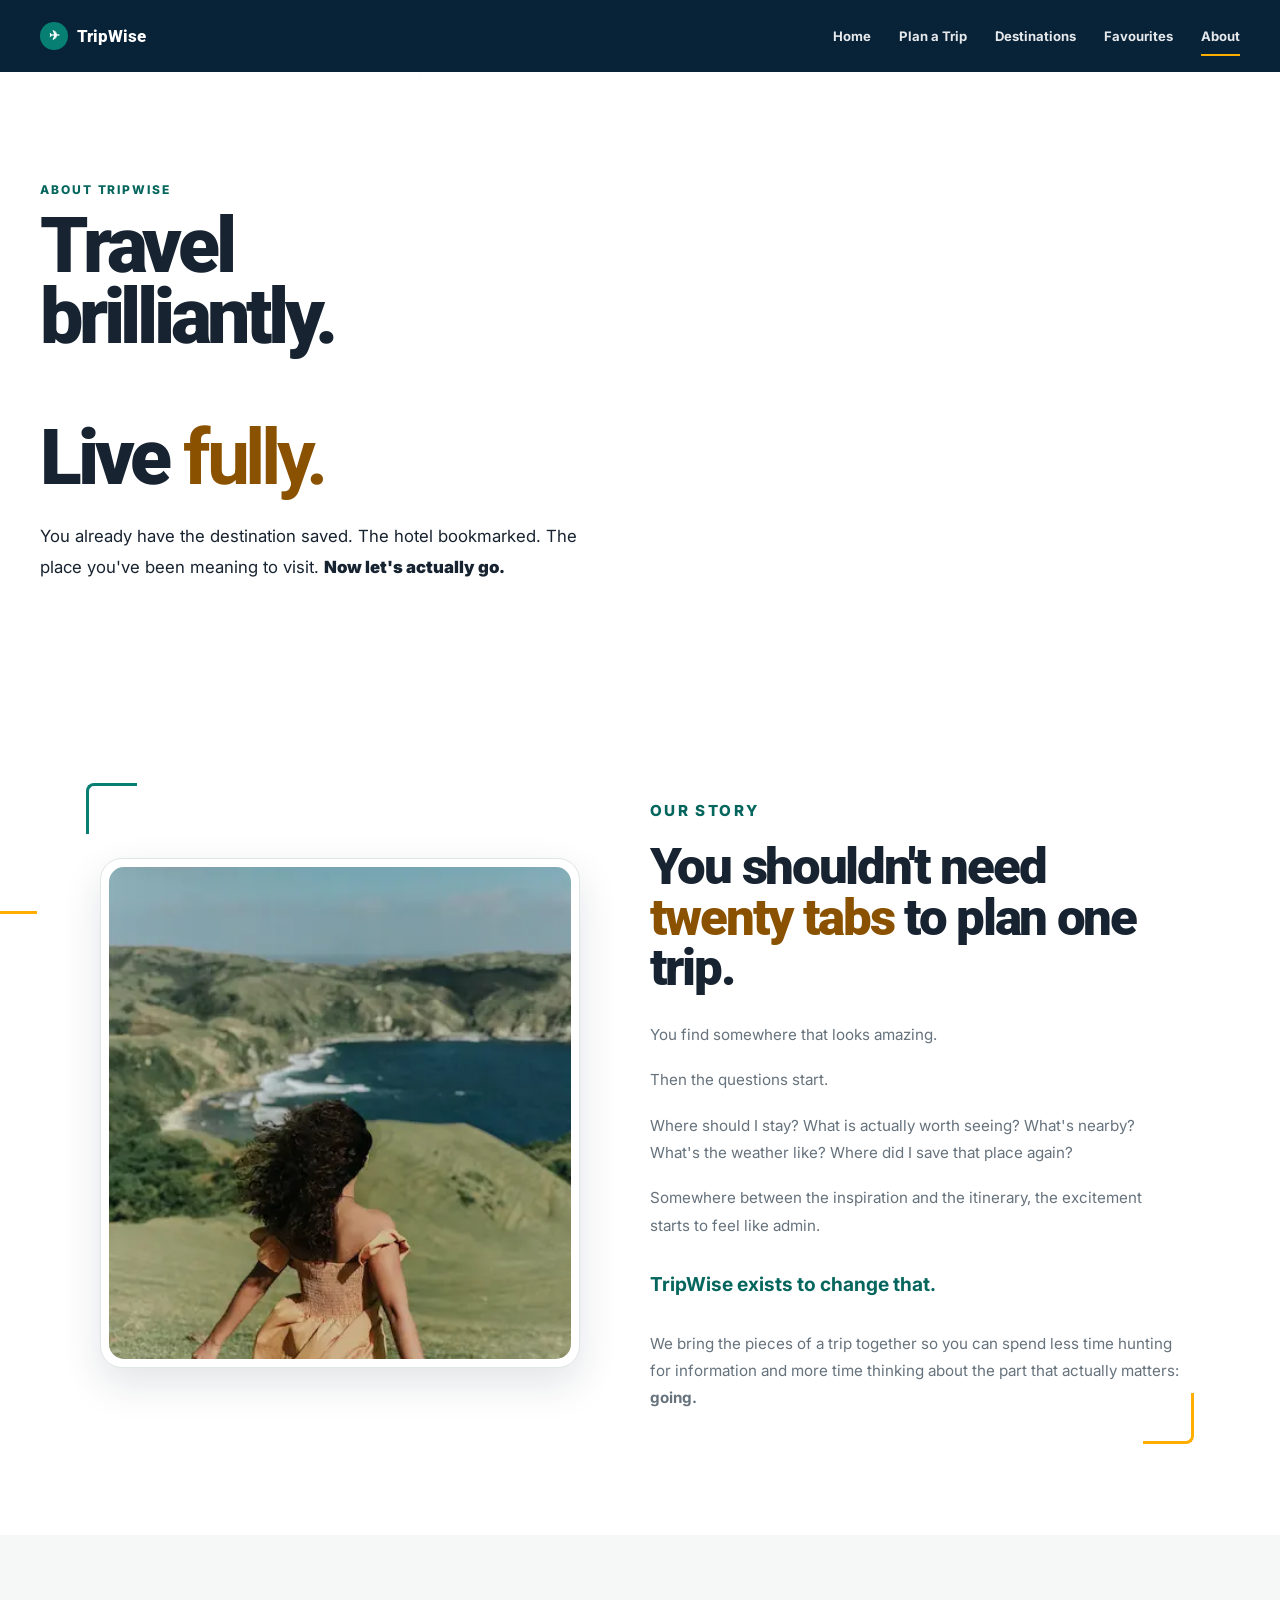
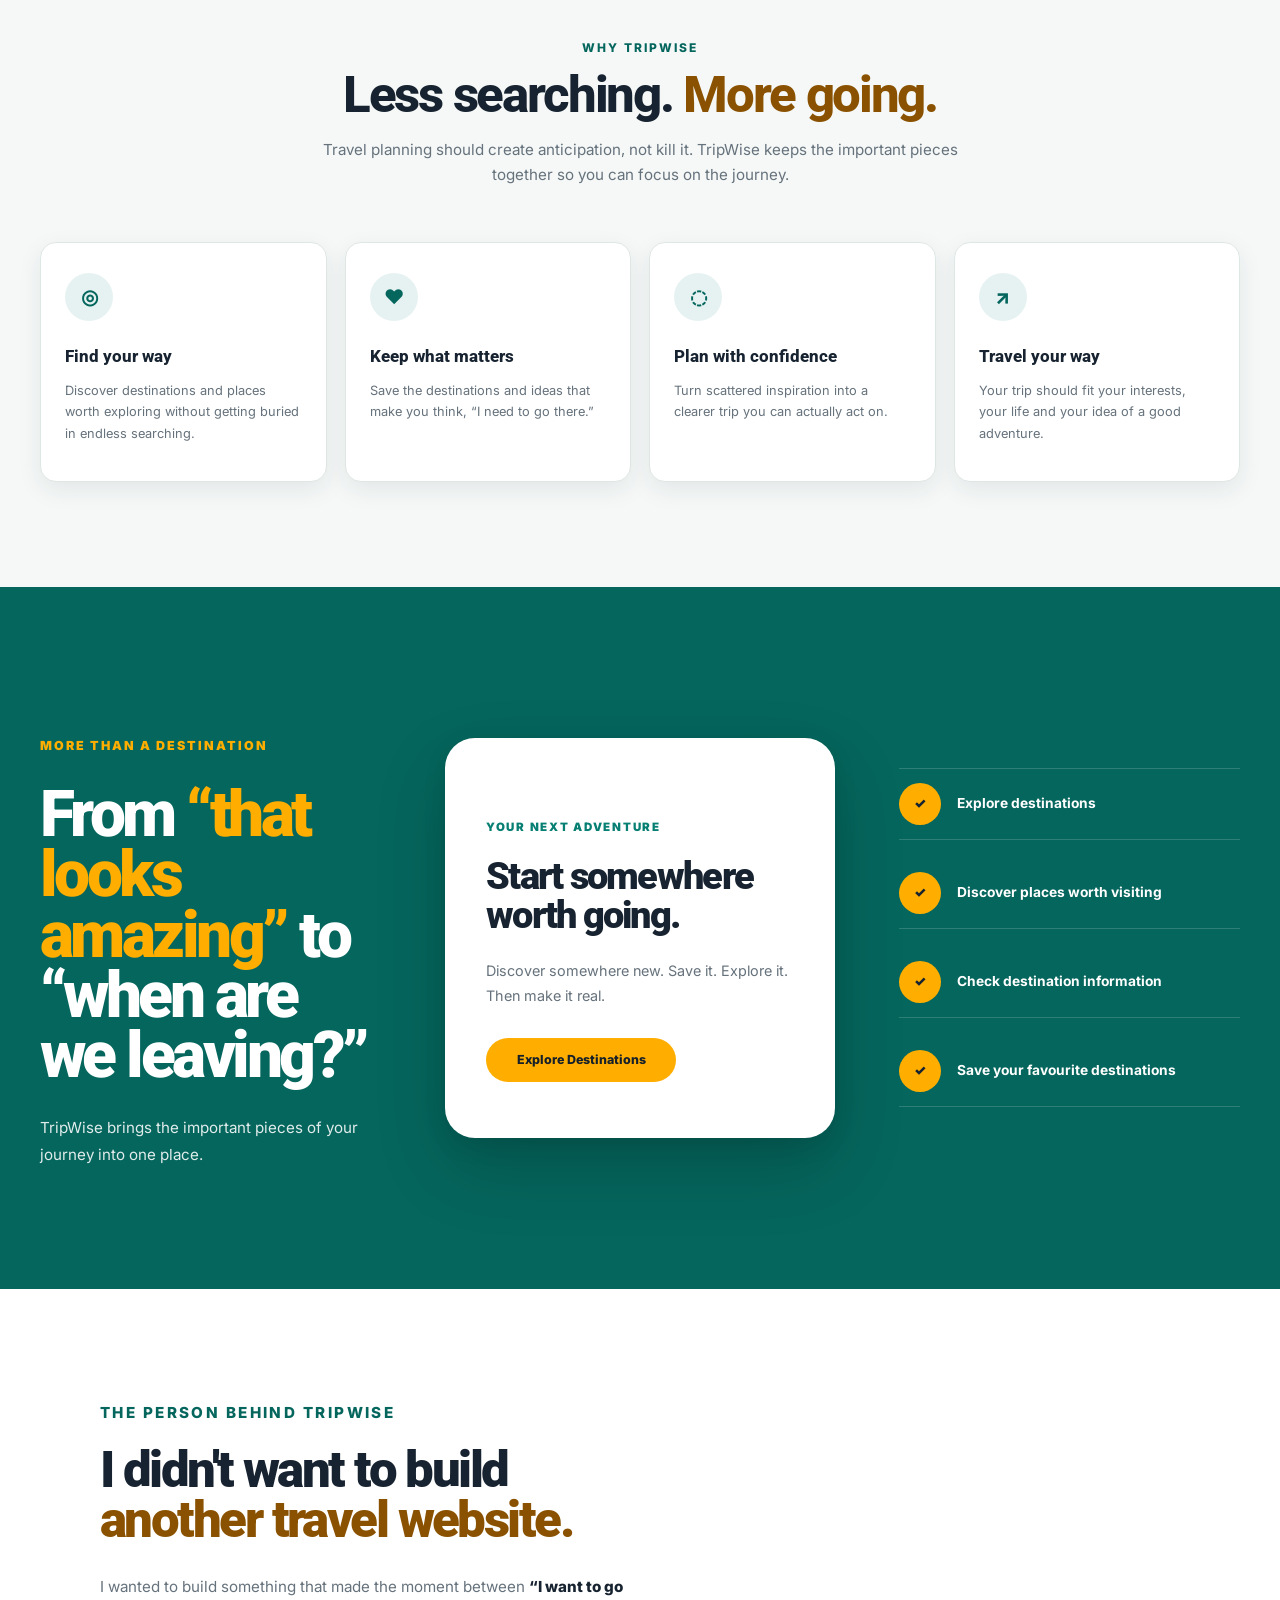
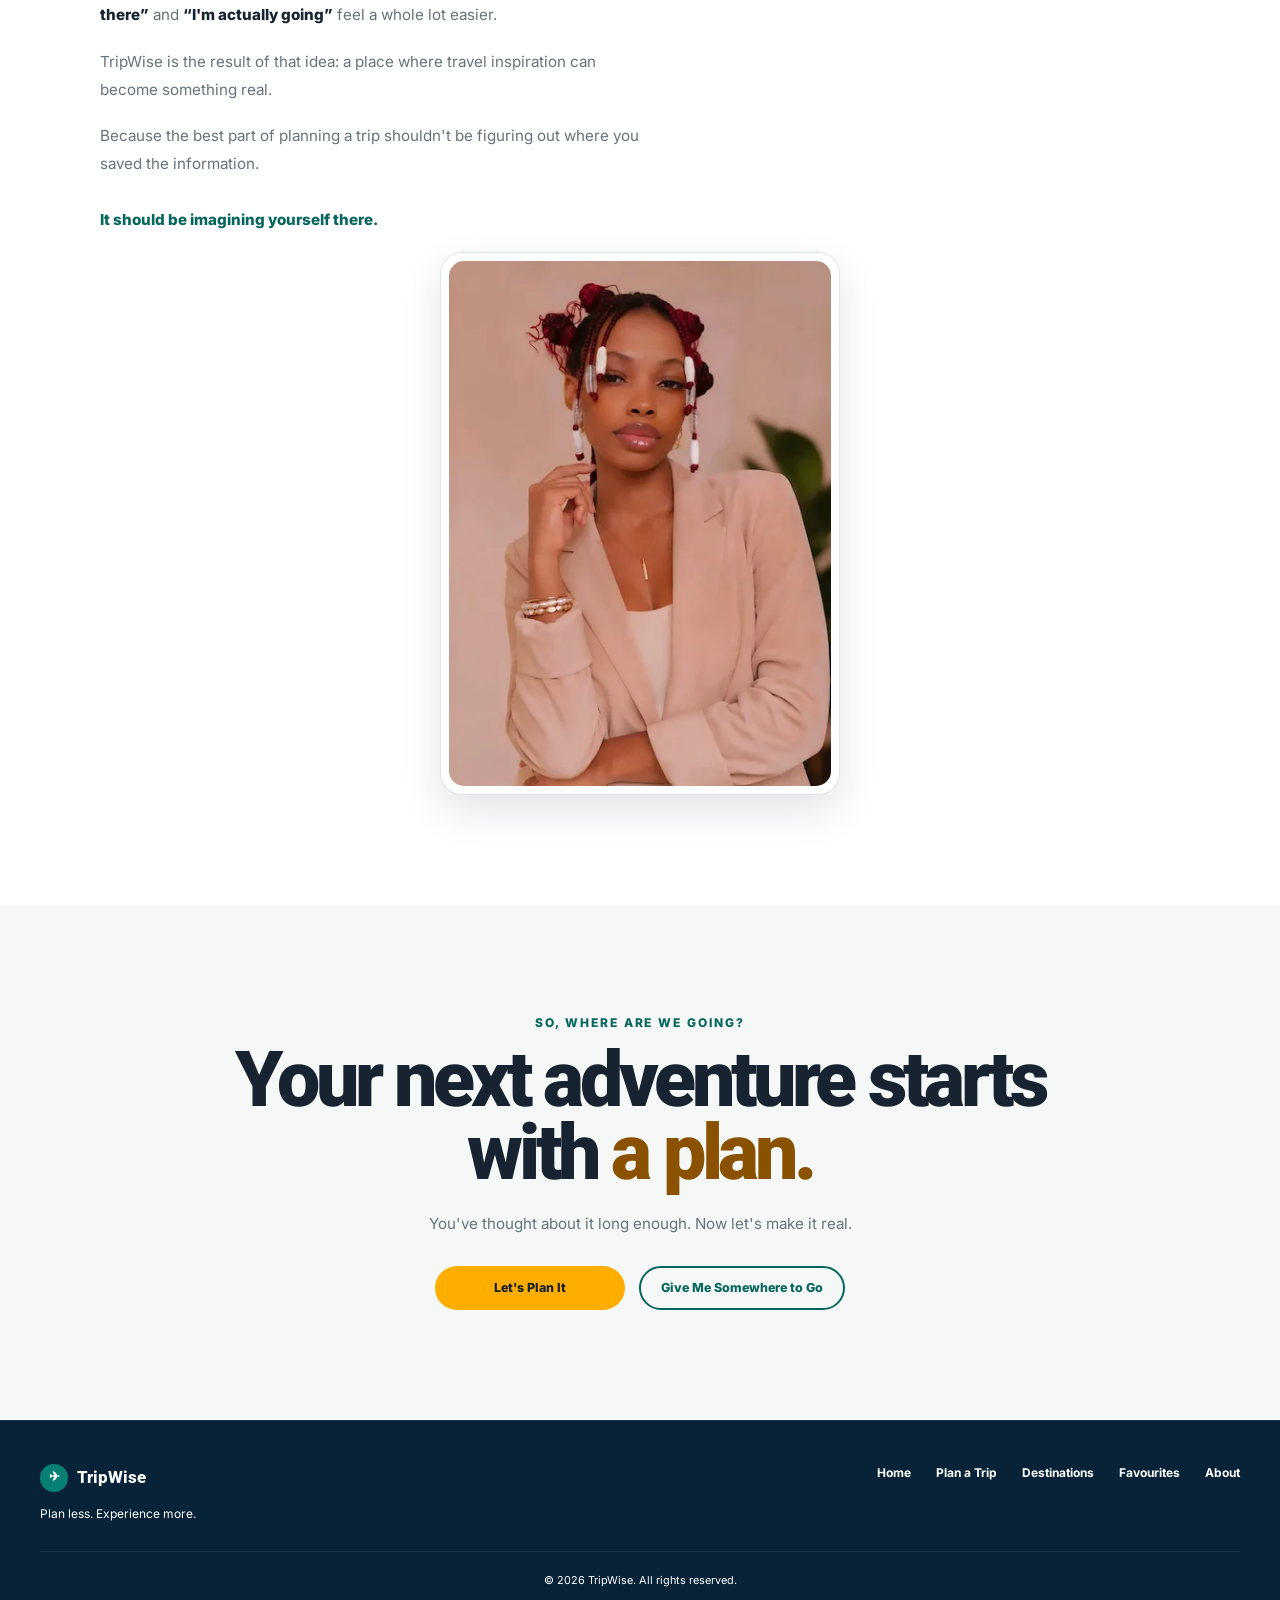
==== about.html @ 983709dc "Final Acessibility and contrast testing" ====
<!DOCTYPE html>
<html lang="en">

<head>

    <meta charset="UTF-8">
    <meta name="viewport" content="width=device-width, initial-scale=1.0">
    <meta name="description"
        content="Discover the story behind TripWise and how we make travel planning simpler, smarter and more enjoyable.">

    <title>
        About TripWise | Travel Smarter. Go Further.
    </title>


    <!-- Google Fonts -->
    <link rel="preconnect" href="https://fonts.googleapis.com">
    <link rel="preconnect" href="https://fonts.gstatic.com" crossorigin>
    <link href="https://fonts.googleapis.com/css2?family=Inter:wght@400;700;800&family=Roboto:wght@400;700;800&display=swap"
        rel="stylesheet">


    <!-- Global styles -->
    <link rel="stylesheet" href="./css/styles.css">
    <link rel="stylesheet" href="./css/responsive.css">
    <script type="module" src="./scripts/about.js"></script>

</head>


<body>


    <!-- =====================================================
         HEADER
    ====================================================== -->

    <header class="site-header">

        <div class="header-container">

            <a href="./index.html" class="logo" aria-label="TripWise home">

                <span class="logo-mark" aria-hidden="true">
                    ✈
                </span>

                <span>
                    TripWise
                </span>

            </a>


            <button type="button" class="menu-button" aria-label="Open navigation menu" aria-expanded="false"
                aria-controls="site-navigation">
                ☰
            </button>


            <nav id="site-navigation" class="site-navigation" aria-label="Main navigation">

                <a href="./index.html">
                    Home
                </a>

                <a href="./planner.html">
                    Plan a Trip
                </a>

                <a href="./destinations.html">
                    Destinations
                </a>

                <a href="./favourites.html">
                    Favourites
                </a>

                <a href="./about.html" class="active" aria-current="page">
                    About
                </a>

            </nav>

        </div>

    </header>



    <main>


        <!-- =====================================================
             ABOUT HERO
        ====================================================== -->

        <section class="about-hero" aria-labelledby="about-hero-title">

            <div class="about-hero-image-wrapper">

                <picture>
                    <!-- Mobile / small hero -->
                    <source media="(max-width: 768px)" srcset="./images/About-hero-small.webp">
                
                    <!-- Desktop / large hero -->
                    <img src="./images/About-hero-large.webp" alt="Hot air balloons floating over a scenic travel destination"
                        class="about-hero-image" width="1920" height="1080" fetchpriority="high">
                </picture>
            </div>


            <div class="about-hero-overlay" aria-hidden="true"></div>


            <div class="about-hero-content">

                <p class="eyebrow">
                    ABOUT TRIPWISE
                </p>


                <h1 id="about-hero-title">

                    Travel
                    <span>brilliantly.</span>

                    <br>

                    Live
                    <strong>fully.</strong>

                </h1>


                <p class="about-hero-lead">

                    You already have the destination saved.
                    The hotel bookmarked. The place you've
                    been meaning to visit.

                    <strong>
                        Now let's actually go.
                    </strong>

                </p>

            </div>

        </section>



        <!-- =====================================================
             OUR STORY
        ====================================================== -->

        <section class="about-story-section" aria-labelledby="about-story-title">

            <div class="about-story">

                <div class="about-story-image">
                    <img src="./images/about-story.webp" alt="Traveller looking at a map beside a scenic lake"
                        class="about-story-image-content" width="400" height="533" loading="lazy" decoding="async">
                </div>


                <div class="about-story-content">

                    <p class="eyebrow">
                        OUR STORY
                    </p>


                    <h2 id="about-story-title">

                        You shouldn't need
                        <span>twenty tabs</span>
                        to plan one trip.

                    </h2>


                    <p>
                        You find somewhere that looks amazing.
                    </p>


                    <p>
                        Then the questions start.
                    </p>


                    <p>
                        Where should I stay?
                        What is actually worth seeing?
                        What's nearby?
                        What's the weather like?
                        Where did I save that place again?
                    </p>


                    <p>
                        Somewhere between the inspiration
                        and the itinerary, the excitement
                        starts to feel like admin.
                    </p>


                    <p class="about-story-highlight">

                        <strong>
                            TripWise exists to change that.
                        </strong>

                    </p>


                    <p>
                        We bring the pieces of a trip together
                        so you can spend less time hunting for
                        information and more time thinking about
                        the part that actually matters:
                        <strong>going.</strong>
                    </p>

                </div>

            </div>

        </section>



        <!-- =====================================================
             WHY TRIPWISE
        ====================================================== -->

        <section class="about-belief-section" aria-labelledby="about-belief-title">

            <div class="section-heading">

                <p class="eyebrow">
                    WHY TRIPWISE
                </p>


                <h2 id="about-belief-title">

                    Less searching.
                    <span>More going.</span>

                </h2>


                <p>
                    Travel planning should create anticipation,
                    not kill it. TripWise keeps the important
                    pieces together so you can focus on the journey.
                </p>

            </div>


            <div class="about-principles">


                <article class="about-principle">

                    <div class="about-principle-icon" aria-hidden="true">
                        ◎
                    </div>

                    <h3>
                        Find your way
                    </h3>

                    <p>
                        Discover destinations and places worth
                        exploring without getting buried in
                        endless searching.
                    </p>

                </article>



                <article class="about-principle">

                    <div class="about-principle-icon" aria-hidden="true">
                        ♥
                    </div>

                    <h3>
                        Keep what matters
                    </h3>

                    <p>
                        Save the destinations and ideas that
                        make you think, “I need to go there.”
                    </p>

                </article>



                <article class="about-principle">

                    <div class="about-principle-icon" aria-hidden="true">
                        ◌
                    </div>

                    <h3>
                        Plan with confidence
                    </h3>

                    <p>
                        Turn scattered inspiration into a
                        clearer trip you can actually act on.
                    </p>

                </article>



                <article class="about-principle">

                    <div class="about-principle-icon" aria-hidden="true">
                        ↗
                    </div>

                    <h3>
                        Travel your way
                    </h3>

                    <p>
                        Your trip should fit your interests,
                        your life and your idea of a good adventure.
                    </p>

                </article>

            </div>

        </section>



        <!-- =====================================================
             MORE THAN A DESTINATION
        ====================================================== -->

        <section class="about-experience-section">
        
            <div class="about-experience">
        
                <!-- LEFT -->
                <div class="about-experience-content">
        
                    <p class="eyebrow">More than a destination</p>
        
                    <h2>
                        From <span>“that looks amazing”</span>
                        to “when are we leaving?”
                    </h2>
        
                    <p>
                        TripWise brings the important pieces of your journey
                        into one place.
                    </p>
        
                </div>
        
        
                <!-- CENTER -->
                <div class="about-experience-card">
        
                    <p class="eyebrow">Your next adventure</p>
        
                    <h3>
                        Start somewhere
                        worth going.
                    </h3>
        
                    <p>
                        Discover somewhere new. Save it. Explore it.
                        Then make it real.
                    </p>
        
                    <a href="destinations.html" class="button button-primary">
                        Explore Destinations
                    </a>
        
                </div>
        
        
                <!-- RIGHT -->
                <div class="about-experience-list">
        
                    <div class="about-experience-list-item">
                        <span class="about-experience-list-icon">✓</span>
                        <p>Explore destinations</p>
                    </div>
        
                    <div class="about-experience-list-item">
                        <span class="about-experience-list-icon">✓</span>
                        <p>Discover places worth visiting</p>
                    </div>
        
                    <div class="about-experience-list-item">
                        <span class="about-experience-list-icon">✓</span>
                        <p>Check destination information</p>
                    </div>
        
                    <div class="about-experience-list-item">
                        <span class="about-experience-list-icon">✓</span>
                        <p>Save your favourite destinations</p>
                    </div>
        
                </div>
        
            </div>
        
        </section>



        <!-- =====================================================
             FOUNDER / HUMAN STORY
        ====================================================== -->

        <section class="about-founder-section" aria-labelledby="about-founder-title">

            <div class="about-founder">

                <div class="about-founder-content">

                    <p class="eyebrow">
                        THE PERSON BEHIND TRIPWISE
                    </p>


                    <h2 id="about-founder-title">

                        I didn't want to build
                        <span>another travel website.</span>

                    </h2>


                    <p>
                        I wanted to build something that made
                        the moment between
                        <em>“I want to go there”</em>
                        and
                        <em>“I'm actually going”</em>
                        feel a whole lot easier.
                    </p>


                    <p>
                        TripWise is the result of that idea:
                        a place where travel inspiration can
                        become something real.
                    </p>


                    <p>
                        Because the best part of planning a
                        trip shouldn't be figuring out where
                        you saved the information.
                    </p>


                    <p class="about-founder-signoff">
                        It should be imagining yourself there.
                    </p>

                </div>
                
          </div>

                <div class="about-founder-visual">

                    <div class="about-founder-frame">
                        <img src="./images/about-founder.webp" alt="Traveller overlooking a mountain landscape" class="about-founder-image"
                            width="400" height="550" loading="lazy" decoding="async">
                    </div>
                    
                  </div>

        </section>



        <!-- =====================================================
             CLOSING CTA
        ====================================================== -->

        <section class="about-cta-section" aria-labelledby="about-cta-title">

            <div class="about-cta-content">

                <p class="eyebrow">
                    SO, WHERE ARE WE GOING?
                </p>


                <h2 id="about-cta-title">

                    Your next adventure
                    starts with

                    <span>
                        a plan.
                    </span>

                </h2>


                <p>
                    You've thought about it long enough.
                    Now let's make it real.
                </p>


                <div class="about-cta-actions">

                    <a href="./planner.html" class="button button-primary">
                        Let's Plan It
                    </a>


                    <a href="./destinations.html" class="button button-secondary" id="about-destinations-button">
                        Give Me Somewhere to Go
                    </a>

                </div>

            </div>

        </section>

    </main>



    <!-- =====================================================
         FOOTER
    ====================================================== -->

    <footer class="site-footer">

        <div class="footer-content">

            <div>

                <a href="./index.html" class="logo">

                    <span class="logo-mark" aria-hidden="true">
                        ✈
                    </span>

                    TripWise

                </a>


                <p>
                    Plan less. Experience more.
                </p>

            </div>


            <nav class="footer-links" aria-label="Footer navigation">

                <a href="./index.html">
                    Home
                </a>

                <a href="./planner.html">
                    Plan a Trip
                </a>

                <a href="./destinations.html">
                    Destinations
                </a>

                <a href="./favourites.html">
                    Favourites
                </a>

                <a href="./about.html">
                    About
                </a>

            </nav>

        </div>


        <p class="copyright">

            ©
            <span id="current-year"></span>
            TripWise. All rights reserved.

        </p>

    </footer>

</body>

</html>
---- css/styles.css ----
:root {
    --primary: #ffae00;
    --primary-dark: #e59400;
    --teal: #087f73;
    --teal-dark: #05665d;
    --background: #f5f8f7;
    --background-light: #ffffff;
    --background-dark: #082238;
    --text: #172330;
    --text-muted: #66727c;
    --text-light: rgba(255, 255, 255, 0.98);
    --white: #ffffff;
    --accent: #ffd700;
    --border: #dfe7e4;
    --shadow-sm: 0 8px 24px rgba(13, 35, 50, 0.08);
    --shadow-md: 0 16px 40px rgba(13, 35, 50, 0.12);
    --radius: 16px;
    --max-width: 1200px;
}


/* =========================
   RESET
========================= */

* {
    box-sizing: border-box;
    margin: 0;
    padding: 0;
}

html {
    scroll-behavior: smooth;
}

body {
    min-width: 320px;
    background: var(--background);
    color: var(--text);
    font-family: "Inter", sans-serif;
    line-height: 1.6;
}

img {
    display: block;
    max-width: 100%;
}

a {
    color: var(--white);
    text-decoration: none;
}

button,
input {
    font: inherit;
}


/* =========================
   HEADER
========================= */

.site-header {
    position: relative;
    z-index: 20;
    background: var(--background-dark);
    color: var(--white);
}

.header-container {
    width: min(100% - 40px, var(--max-width));
    min-height: 72px;
    margin: 0 auto;
    display: flex;
    align-items: center;
    justify-content: space-between;
    gap: 30px;
}

.logo {
    display: inline-flex;
    align-items: center;
    gap: 9px;
    font-family: "Roboto", sans-serif;
    font-size: 1.05rem;
    font-weight: 800;
}

.logo-mark {
    width: 28px;
    height: 28px;
    display: grid;
    place-items: center;
    border-radius: 50%;
    background: var(--teal);
    color: var(--white);
    font-size: 0.8rem;
}

.site-navigation {
    display: flex;
    align-items: center;
    gap: 28px;
}

.site-navigation a {
    position: relative;
    padding: 25px 0;
    font-size: 0.82rem;
    font-weight: 700;
    color: rgba(255, 255, 255, 0.9);
}

.site-navigation a::after {
    content: "";
    position: absolute;
    right: 0;
    bottom: 16px;
    left: 0;
    height: 2px;
    background: var(--primary);
    transform: scaleX(0);
    transform-origin: center;
    transition: transform 0.2s ease;
}

.site-navigation a:hover::after,
.site-navigation a.active::after {
    transform: scaleX(1);
}

.menu-button {
    display: none;

    border: 0;
    background: transparent;
    color: var(--white);
    cursor: pointer;
    font-size: 1.5rem;
}


/* =========================
   GENERAL
========================= */

main {
    overflow: hidden;
}

.eyebrow {
    margin-bottom: 12px;
    font-size: 0.75rem;
    font-weight: 800;
    letter-spacing: 0.16em;
    line-height: 1.4;
    text-transform: uppercase;
}

.section-heading {
    max-width: 800px;
    margin: 0 auto 48px;
    text-align: center;
}

.section-heading h2 {
    margin-bottom: 16px;

    font-family: "Roboto", sans-serif;
    font-size: clamp(2rem, 4vw, 3.2rem);
    font-weight: 800;
    line-height: 1.05;
    letter-spacing: -0.045em;
}

.section-heading>p:last-child {
    max-width: 680px;
    margin-right: auto;
    margin-left: auto;
    color: var(--text-muted);
    font-size: 0.95rem;
}


/* =========================
   BUTTONS
========================= */

.button {
    display: inline-flex;
    align-items: center;
    justify-content: center;

    min-height: 44px;
    padding: 11px 20px;

    border: 2px solid transparent;
    border-radius: 999px;

    font-size: 0.78rem;
    font-weight: 800;
    line-height: 1;
    cursor: pointer;

    transition:
        transform 0.2s ease,
        background-color 0.2s ease,
        color 0.2s ease,
        border-color 0.2s ease;
}

.button:hover {
    transform: translateY(-2px);
}

.button-primary {
    background: var(--primary);
    color: #15202a;
}

.button-primary:hover {
    background: var(--primary-dark);
}

.button-secondary {
    border-color: currentColor;
    background: transparent;
}

.button-secondary:hover {
    background: var(--text);
    color: var(--white);
}


/* =========================
   HERO
========================= */

.hero {
    position: relative;
    min-height: 680px;
    display: flex;
    align-items: center;
    justify-content: flex-start;
    overflow: hidden;
    isolation: isolate;
    padding: 100px 6%;
    background: var(--background-dark);
}

.hero-image {
    position: absolute;
    inset: 0;
    z-index: -3;

    width: 100%;
    height: 100%;

    object-fit: cover;
    object-position: center;

    transform: scale(1.04);
    transform-origin: center;
    animation: heroImageDrift 18s ease-in-out infinite alternate;
    will-change: transform;
}

/*
 * Strong dark gradient over the image.
 * The left side is intentionally darker because
 * that is where the text sits.
 */
.hero::before {
    content: "";
    position: absolute;
    inset: 0;
    z-index: -2;

    background:
        linear-gradient(90deg,
            var(--background-dark) 0%,
            color-mix(in srgb,
                var(--background-dark) 78%,
                transparent) 42%,
            color-mix(in srgb,
                var(--background-dark) 45%,
                transparent) 68%,
            transparent 100%);
}

/*
 * Additional vertical protection prevents
 * text from sitting directly on bright parts
 * of the photograph.
 */
.hero-overlay {
    position: absolute;
    inset: 0;
    z-index: -1;

    background:
        linear-gradient(180deg,
            color-mix(in srgb,
                var(--background-dark) 42%,
                transparent) 0%,
            transparent 35%,
            color-mix(in srgb,
                var(--background-dark) 35%,
                transparent) 100%);
}

/*
 * Slow cinematic movement on the hero image.
 */
@keyframes heroImageDrift {

    0% {
        transform: scale(1.04) translate3d(0, 0, 0);
    }

    100% {
        transform: scale(1.10) translate3d(-1%, -1%, 0);
    }
}

.hero-content {
    position: relative;
    z-index: 1;

    width: min(100%, 900px);
    margin: 0;

    display: flex;
    flex-direction: column;
    align-items: flex-start;

    gap: 1.5rem;

    padding: clamp(28px, 4vw, 48px) 0;

    color: var(--text-light);
    text-align: left;

    text-shadow:
        0 2px 10px color-mix(in srgb,
            var(--background-dark) 70%,
            transparent);
}

.hero-content::before {
    content: "";
    position: absolute;
    top: 0;
    bottom: 0;
    left: -10%;
    z-index: -1;

    width: 85%;

    background:
        linear-gradient(90deg,
            color-mix(in srgb,
                var(--background-dark) 48%,
                transparent),
            transparent);
}

.hero h1 {
    max-width: 900px;
    margin: 0;

    font-family: "Roboto", sans-serif;
    font-size: clamp(3.75rem, 5vw, 6.25rem);
    font-weight: 900;
    line-height: 0.95;
    letter-spacing: -0.045em;

    color: var(--text-light);
}

.hero-title-line {
    display: block;
    font-weight: 900;
}

.hero-title-line:last-child {
    color: var(--accent);
}

.hero-text {
    max-width: 700px;
    margin: 0;

    color: var(--text-light);

    font-size: 1rem;
    line-height: 1.85;
}

.hero-text em {
    font-style: normal;
    font-weight: 900;
    color: var(--text-light);
}

.hero-actions {
    display: flex;
    flex-wrap: wrap;
    align-items: center;
    justify-content: flex-start;

    width: 100%;

    gap: clamp(14px, 2vw, 22px);
    margin-top: clamp(28px, 3vw, 42px);
}

.hero-actions .button {
    min-width: 190px;
}

.hero .button-primary {
    background: var(--primary);
    color: var(--text);
}

.hero .button-primary:hover {
    background: var(--primary-dark);
}

.hero .button-secondary {
    color: var(--text-light);
    background: var(--background-dark);
    border-color: var(--text-light);
}

.hero .button-secondary:hover {
    background: var(--teal-dark);
    color: var(--text-light);
}

/*
 * Respect users who prefer reduced motion.
 */
@media (prefers-reduced-motion: reduce) {

    .hero-image {
        animation: none;
        transform: scale(1.04);
    }
}

/* =========================
   SEARCH
========================= */

.search-section {
    padding: 100px 20px;
    background: var(--background);
}

.search-form {
    width: min(100%, 760px);
    margin: 0 auto;
    display: flex;
    align-items: end;
    gap: 12px;
}

.form-group {
    flex: 1;
}

.form-group label {
    display: block;
    margin-bottom: 8px;

    font-size: 0.78rem;
    font-weight: 800;
}

.form-group input {
    width: 100%;
    min-height: 48px;
    padding: 12px 15px;
    border: 1px solid var(--border);
    border-radius: 8px;
    outline: none;
    background: var(--white);
    color: var(--text);
}

.form-group input:focus {
    border-color: var(--teal);
    box-shadow: 0 0 0 3px rgba(8, 127, 115, 0.12);
}

.search-status {
    width: min(100%, 760px);
    min-height: 24px;
    margin: 18px auto 0;

    color: var(--text-muted);
    font-size: 0.8rem;
    text-align: center;
}

.search-status a {
    color: var(--teal);
    font-weight: 800;
    text-decoration: underline;
}


/* =========================
   FEATURED DESTINATIONS
========================= */

.featured-section {
    padding: 100px 20px;
    background: var(--white);
}

.destination-grid {
    width: min(100%, var(--max-width));
    margin: 0 auto;

    display: grid;
    grid-template-columns: repeat(3, 1fr);
    gap: 22px;
}

.destination-card {
    overflow: hidden;

    border: 1px solid var(--border);
    border-radius: var(--radius);
    background: var(--white);

    box-shadow: var(--shadow-sm);
}

.destination-card-image {
    width: 100%;
    height: 300px;

    object-fit: cover;
}

.destination-card-content {
    padding: 24px;
}

.destination-card-content .eyebrow {
    margin-bottom: 8px;
}

.destination-card h3 {
    margin-bottom: 5px;
    font-family: "Roboto", sans-serif;
    font-size: 1.25rem;
    font-weight: 800;
}

.destination-card-content>p:not(.eyebrow) {
    margin-bottom: 20px;
    color: var(--text-muted);
    font-size: 0.82rem;
}

.destination-card .button {
    width: 100%;
}


/* =========================
   FEATURES
========================= */

.features-section {
    padding: 100px 20px;
    background: var(--background);
}

.feature-grid {
    width: min(100%, var(--max-width));
    margin: 0 auto;
    display: grid;
    grid-template-columns: repeat(4, 1fr);
    gap: 18px;
}

.feature-card {
    padding: 28px 24px;
    border: 1px solid var(--border);
    border-radius: 14px;
    background: var(--white);
    box-shadow: var(--shadow-sm);
}

.feature-icon {
    width: 42px;
    height: 42px;
    margin-bottom: 20px;
    display: grid;
    place-items: center;
    border-radius: 10px;
    background: var(--background);
    font-size: 1.1rem;
}

.feature-card h3 {
    margin-bottom: 12px;
    font-family: "Roboto", sans-serif;
    font-size: 1rem;
    font-weight: 800;
    line-height: 1.2;
}

.feature-card p {
    color: var(--text-muted);
    font-size: 0.8rem;
}


/* =========================
   CTA
========================= */

.cta-section {
    padding: 120px 20px;
    background: var(--teal-dark);
    color: var(--white);
    text-align: center;
}

.cta-content {
    width: min(100%, 750px);
    margin: 0 auto;
}

.cta-section .eyebrow {
    color: var(--accent);
    text-transform: uppercase;
    font-size: 0.875rem;
}

.cta-section h2 {
    margin-bottom: 20px;
    font-family: "Roboto", sans-serif;
    font-size: clamp(2.4rem, 5vw, 4.2rem);
    font-weight: 800;
    line-height: 1;
    letter-spacing: -0.05em;
}

.cta-section p:not(.eyebrow) {
    max-width: 600px;
    margin: 0 auto 28px;
    color: var(--white);
    font-size: 0.9rem;
}


/* =========================
   FOOTER
========================= */

.site-footer {
    padding: 42px 20px 22px;
    background: var(--background-dark);
    color: var(--white);
    border-top: 1px solid rgba(255, 255, 255, 0.08);
}

.footer-content {
    width: min(100%, var(--max-width));
    margin: 0 auto 28px;
    display: flex;
    align-items: flex-start;
    justify-content: space-between;
    gap: 40px;
}

.footer-content p {
    margin-top: 12px;
    color: var(--white);
    font-size: 0.75rem;
}

.footer-links {
    display: flex;
    align-items: center;
    gap: 25px;
}

.footer-links a {
    color: var(--white);
    font-size: 0.75rem;
    font-weight: 700;
}

.footer-links a:hover {
    color: var(--primary);
}

.copyright {
    width: min(100%, var(--max-width));
    margin: 0 auto;
    padding-top: 20px;
    border-top: 1px solid rgba(255, 255, 255, 0.08);
    color: var(--white);
    font-size: 0.68rem;
    text-align: center;
}

/* =========================================
   DESTINATION PAGE
========================================= */

.destination-status-section {
    padding: 100px 20px;
    background: var(--background);
    text-align: center;
}

.destination-details-section {
    padding: 60px 20px 100px;
    background: var(--background);
}

.destination-hero {
    width: min(100%, var(--max-width));
    margin: 0 auto 60px;
    display: grid;
    grid-template-columns: minmax(0, 1.2fr) minmax(280px, 1fr);
    gap: clamp(24px, 3vw, 40px);
    align-items: center;
    background: var(--white);
    padding: clamp(24px, 3vw, 40px);
    border: 1px solid var(--border);
    border-radius: var(--radius);
    box-shadow: var(--shadow-sm);
}

.destination-hero-content {
    display: flex;
    flex-direction: column;
    align-items: flex-start;
}

.destination-hero-content h2 {
    margin-bottom: 16px;
    font-family: "Roboto", sans-serif;
    font-size: clamp(2rem, 3.5vw, 3rem);
    font-weight: 800;
    line-height: 1.1;
    letter-spacing: -0.03em;
}

.destination-hero-content p {
    margin-bottom: 24px;
    color: var(--text-muted);
    font-size: 0.95rem;
}

.destination-flag-wrapper {
    width: 100%;
    min-height: 240px;
    overflow: hidden;
    border-radius: 12px;
    border: 1px solid var(--border);
    background: linear-gradient(135deg, rgba(8, 127, 115, 0.08), rgba(255, 174, 0, 0.08));
    box-shadow: var(--shadow-sm);
}

.destination-flag-wrapper img {
    width: 100%;
    height: 100%;
    min-height: 240px;
    aspect-ratio: 4 / 3;
    object-fit: cover;
}

/* Country Facts Grid */
.country-facts-section {
    width: min(100%, var(--max-width));
    margin: 0 auto 60px;
}

.country-facts-grid {
    display: grid;
    grid-template-columns: repeat(3, 1fr);
    gap: 20px;
}

.country-fact-card {
    padding: 24px;
    background: var(--white);
    border: 1px solid var(--border);
    border-radius: var(--radius);
    box-shadow: var(--shadow-sm);
}

.country-fact-card h3 {
    margin-bottom: 8px;
    font-size: 0.78rem;
    font-weight: 800;
    text-transform: uppercase;
    color: var(--text-muted);
    letter-spacing: 0.08em;
}

.country-fact-card p {
    font-family: "Roboto", sans-serif;
    font-size: 1.2rem;
    font-weight: 700;
    color: var(--text);
}

/* Weather & Places Sections */
.weather-section,
.places-section {
    width: min(100%, var(--max-width));
    margin: 0 auto 60px;
}

.weather-container,
.places-grid {
    display: grid;
    grid-template-columns: 1fr;
    gap: 20px;
}

.places-grid {
    grid-template-columns: repeat(3, 1fr);
}

.destination-placeholder-card {
    grid-column: 1 / -1;
    padding: 48px 24px;
    background: var(--white);
    border: 1px solid var(--border);
    border-radius: var(--radius);
    text-align: center;
    box-shadow: var(--shadow-sm);
}

.destination-placeholder-card .feature-icon {
    margin: 0 auto 16px;
}

.destination-placeholder-card h3 {
    margin-bottom: 10px;
    font-family: "Roboto", sans-serif;
    font-size: 1.25rem;
    font-weight: 800;
}

.destination-placeholder-card p {
    max-width: 460px;
    margin: 0 auto;
    color: var(--text-muted);
    font-size: 0.88rem;
}

/* =========================================
   DESTINATION PAGE SCROLL ANIMATIONS
========================================= */

.country-fact-card,
.destination-placeholder-card {
    opacity: 1;
    /* Ensures cards are always visible by default */
    transform: translateY(0);
    transition: transform 0.25s ease, box-shadow 0.25s ease;
}

/* Animation triggered when JavaScript adds the class */
.country-fact-card.is-visible,
.destination-placeholder-card.is-visible {
    animation: cardSlideUp 0.7s cubic-bezier(0.16, 1, 0.3, 1) forwards;
}

@keyframes cardSlideUp {
    0% {
        opacity: 0;
        transform: translateY(40px);
    }

    100% {
        opacity: 1;
        transform: translateY(0);
    }
}

/* Hover lift effect */
.country-fact-card:hover,
.destination-placeholder-card:hover {
    transform: translateY(-6px);
    box-shadow: var(--shadow-md);
}

/* Update the selector to include the destination hero card */
.destination-hero,
.country-fact-card,
.destination-placeholder-card {
    opacity: 1;
    transform: translateY(0);
    transition: transform 0.25s ease, box-shadow 0.25s ease;
}

/* Animation triggered when JavaScript adds the class */
.destination-hero.is-visible,
.country-fact-card.is-visible,
.destination-placeholder-card.is-visible {
    animation: cardSlideUp 0.7s cubic-bezier(0.16, 1, 0.3, 1) forwards;
}

/* =========================================
   PLACES / THINGS TO DO
========================================= */

.places-section {
    width: min(100%, var(--max-width));
    margin: 0 auto 80px;
}

.places-section .section-heading {
    margin-bottom: 32px;
}

.places-grid {
    display: grid;
    grid-template-columns: repeat(3, minmax(0, 1fr));
    gap: 24px;
}

/* Place card */
.place-card {
    position: relative;
    display: flex;
    min-width: 0;
    height: 100%;
    overflow: hidden;

    background: var(--background-light);
    border: 1px solid var(--border);
    border-radius: var(--radius);

    box-shadow: var(--shadow-sm);

    transition:
        transform 0.25s ease,
        box-shadow 0.25s ease,
        border-color 0.25s ease;
}

.place-card::before {
    content: "";
    position: absolute;
    inset: 0 0 auto;
    height: 4px;

    background: var(--teal);
}

.place-card:hover {
    transform: translateY(-6px);
    border-color: var(--teal);
    box-shadow: var(--shadow-md);
}

.place-card-content {
    display: flex;
    flex-direction: column;
    width: 100%;
    padding: 28px 26px 24px;
}

/* Category */
.place-card-content .eyebrow {
    margin-bottom: 10px;
    color: var(--teal-dark);
    font-size: 0.72rem;
    font-weight: 800;
    letter-spacing: 0.1em;
}

/* Place name */
.place-card h3 {
    margin: 0 0 10px;

    color: var(--text);
    font-family: "Roboto", sans-serif;
    font-size: 1.25rem;
    font-weight: 800;
    line-height: 1.25;
}

/* Address */
.place-card-address {
    margin: 0 0 16px;

    color: var(--teal-dark);
    font-size: 0.8rem;
    font-weight: 700;
    line-height: 1.5;
}

/* Description */
.place-card-description {
    margin: 0 0 24px;

    color: var(--text-muted);
    font-size: 0.88rem;
    line-height: 1.7;
}

/* Links container */
.place-card-actions {
    display: flex;
    flex-wrap: wrap;
    gap: 10px;

    margin-top: auto;
    padding-top: 20px;

    border-top: 1px solid var(--border);
}

/* Accessible high-contrast links */
.place-link {
    display: inline-flex;
    align-items: center;
    justify-content: center;

    min-height: 40px;
    padding: 9px 15px;

    border: 2px solid var(--teal-dark);
    border-radius: 999px;

    background: var(--background-light);
    color: var(--teal-dark);

    font-size: 0.78rem;
    font-weight: 800;
    line-height: 1.2;
    text-decoration: none;

    transition:
        background-color 0.2s ease,
        color 0.2s ease,
        border-color 0.2s ease,
        transform 0.2s ease;
}

.place-link:hover {
    background: var(--teal-dark);
    color: var(--white);
    border-color: var(--teal-dark);
    transform: translateY(-2px);
}

.place-link:focus-visible {
    outline: 3px solid var(--accent);
    outline-offset: 3px;
}

/* Secondary map link */
.place-link.secondary {
    border-color: var(--primary-dark);
    background: var(--primary);
    color: var(--text);
}

.place-link.secondary:hover {
    background: var(--primary-dark);
    border-color: var(--primary-dark);
    color: var(--text);
}

/* Keyboard focus for cards */
.place-card:focus-within {
    border-color: var(--teal);
    box-shadow: var(--shadow-md);
}

/* Empty/error states */
.destination-placeholder-card {
    grid-column: 1 / -1;

    padding: 48px 24px;

    background: var(--background-light);
    border: 1px solid var(--border);
    border-radius: var(--radius);

    text-align: center;
    box-shadow: var(--shadow-sm);
}

.destination-placeholder-card .feature-icon {
    display: block;
    margin: 0 auto 16px;
}

.destination-placeholder-card h3 {
    margin-bottom: 10px;

    color: var(--text);
    font-family: "Roboto", sans-serif;
    font-size: 1.25rem;
    font-weight: 800;
}

.destination-placeholder-card p {
    max-width: 460px;
    margin: 0 auto;

    color: var(--text-muted);
    font-size: 0.88rem;
    line-height: 1.6;
}

/* =========================================
   FULL SAVED ITINERARY VIEW
========================================= */

.saved-itineraries-section {
    padding: 90px 20px 110px;
    background: var(--background);
}

.saved-itineraries-section .section-heading {
    width: min(100%, var(--max-width));
    margin: 0 auto 38px;
    text-align: center;
}

.saved-itineraries-section .section-heading h2 {
    margin-bottom: 12px;
    font-family: "Roboto", sans-serif;
    font-size: clamp(2.2rem, 4vw, 3.4rem);
    font-weight: 900;
    line-height: 1;
    letter-spacing: -0.04em;
}

.saved-itineraries-section .section-heading>p:last-child {
    max-width: 650px;
    margin: 0 auto;
    color: var(--text-muted);
    line-height: 1.7;
}

.saved-itineraries-container {
    width: min(100%, 1180px);
    margin: 0 auto;
    display: grid;
    gap: 28px;
}

.saved-itineraries-empty {
    padding: 52px 30px;
    border: 1px dashed var(--border);
    border-radius: var(--radius);
    background: var(--white);
    text-align: center;
}


/* -----------------------------------------
   SAVED ITINERARY CARD
----------------------------------------- */

.saved-itinerary-detail-card {
    position: relative;
    display: grid;

    grid-template-columns:
        285px minmax(0, 1fr) 260px;

    grid-template-rows: auto auto;

    padding: 0;
    overflow: hidden;

    border: 1px solid var(--border);
    border-radius: 22px;

    background: var(--white);

    box-shadow: var(--shadow-sm);

    transition:
        transform 0.25s ease,
        box-shadow 0.25s ease,
        border-color 0.25s ease;
}

.saved-itinerary-detail-card:hover {
    transform: translateY(-3px);
    box-shadow: var(--shadow-md);
}

.saved-itinerary-detail-card.saved-itinerary-highlight {
    border-color: var(--primary);

    box-shadow:
        0 0 0 3px rgba(255, 174, 0, 0.14),
        var(--shadow-md);
}


/* -----------------------------------------
   LEFT TRIP PANEL
----------------------------------------- */

.saved-itinerary-header {
    grid-column: 1;
    grid-row: 1 / -1;

    display: flex;
    flex-direction: column;
    align-items: flex-start;

    min-width: 0;
    padding: 34px 28px;

    border: 0;

    background:
        radial-gradient(circle at 15% 15%,
            rgba(255, 215, 0, 0.20),
            transparent 32%),
        linear-gradient(145deg,
            #eef9f7 0%,
            #dff2ee 55%,
            #d2ece7 100%);

    position: relative;
    overflow: hidden;
}

.saved-itinerary-header::after {
    content: "";
    position: absolute;

    width: 190px;
    height: 190px;

    right: -85px;
    bottom: -105px;

    border-radius: 50%;

    background: rgba(8, 127, 115, 0.08);
}

.saved-itinerary-header>div:first-child {
    position: relative;
    z-index: 1;
}

.saved-itinerary-header .eyebrow {
    margin-bottom: 10px;
    color: var(--teal);
}

.saved-itinerary-header h3 {
    margin-bottom: 8px;

    color: var(--text);

    font-family: "Roboto", sans-serif;
    font-size: clamp(2rem, 3vw, 2.5rem);
    font-weight: 900;
    line-height: 1;

    letter-spacing: -0.04em;
}

.saved-itinerary-dates {
    margin: 0;

    color: var(--text-muted);
    font-size: 0.88rem;
    line-height: 1.6;
}


/* -----------------------------------------
   ACTIVITY COUNT
----------------------------------------- */

.saved-itinerary-count {
    position: relative;
    z-index: 1;

    min-width: 0;

    margin-top: auto;
    padding: 8px 13px;
    border: 0;
    border-radius: 999px;
    background: var(--teal-dark);
    color: var(--white);

    text-align: center;
}

.saved-itinerary-count strong {
    display: inline;

    margin-right: 4px;

    color: var(--white);

    font-family: "Roboto", sans-serif;
    font-size: 0.78rem;
    font-weight: 900;
}

.saved-itinerary-count span {
    display: inline;

    color: var(--white);

    font-size: 0.68rem;
    font-weight: 800;

    letter-spacing: 0.04em;
    text-transform: lowercase;
}


/* -----------------------------------------
   ITINERARY TIMELINE
----------------------------------------- */

.saved-itinerary-days {
    position: relative;

    grid-column: 2;
    grid-row: 1 / -1;

    display: grid;
    gap: 0;

    min-width: 0;

    margin: 0;
    padding: 32px 28px;

    counter-reset: saved-day;
}

.saved-itinerary-days::before {
    content: "";

    position: absolute;

    top: 52px;
    bottom: 52px;
    left: 48px;

    width: 2px;

    background: #c9e2dd;
}

.saved-itinerary-day {
    position: relative;

    display: block;

    min-width: 0;

    padding: 0 0 28px 62px;

    border: 0;
    border-radius: 0;

    background: transparent;

    counter-increment: saved-day;
}

.saved-itinerary-day:last-child {
    padding-bottom: 0;
}

.saved-itinerary-day::before {
    content: counter(saved-day);

    position: absolute;

    top: 0;
    left: 0;

    width: 38px;
    height: 38px;

    display: grid;
    place-items: center;

    border: 4px solid var(--white);
    border-radius: 50%;

    background: var(--teal);
    color: var(--white);

    font-size: 0.72rem;
    font-weight: 900;

    box-shadow:
        0 0 0 1px rgba(8, 127, 115, 0.12),
        0 5px 12px rgba(8, 127, 115, 0.14);

    z-index: 2;
}

.saved-itinerary-day-heading {
    margin-bottom: 14px;
}

.saved-itinerary-day-heading .eyebrow {
    display: inline-block;

    margin: 0 7px 0 0;

    color: var(--text);
}

.saved-itinerary-day-heading h4 {
    display: inline;

    margin: 0;

    color: var(--text);

    font-family: "Roboto", sans-serif;
    font-size: 0.92rem;
    font-weight: 900;
    line-height: 1.3;
}


/* -----------------------------------------
   SAVED ACTIVITIES
----------------------------------------- */

.saved-itinerary-items {
    display: grid;
    gap: 10px;
}

.saved-itinerary-item {
    display: grid;

    grid-template-columns: 94px minmax(0, 1fr);

    gap: 14px;
    align-items: start;

    padding: 13px;

    border: 0;
    border-radius: 12px;

    background: #f7faf9;

    box-shadow: inset 0 0 0 1px rgba(8, 127, 115, 0.08);
}

.saved-itinerary-item-time {
    min-height: 38px;

    display: flex;
    align-items: center;
    justify-content: center;

    padding: 0 9px;

    border-radius: 8px;

    background: transparent;
    color: var(--text-muted);

    font-size: 0.72rem;
    font-weight: 800;

    text-align: center;
}

.saved-itinerary-item-time span {
    width: 100%;
}

.saved-itinerary-item-meta {
    margin-bottom: 5px;
}

.saved-itinerary-item-meta span {
    display: inline-flex;

    padding: 4px 8px;

    border-radius: 999px;

    background: rgba(8, 127, 115, 0.10);
    color: var(--teal);

    font-size: 0.6rem;
    font-weight: 800;

    letter-spacing: 0.08em;
    text-transform: uppercase;
}

.saved-itinerary-item-content h5 {
    margin: 0 0 5px;

    color: var(--text);

    font-family: "Roboto", sans-serif;
    font-size: 0.98rem;
    font-weight: 900;
    line-height: 1.3;
}

.saved-item-notes {
    margin: 0;

    color: var(--text-muted);

    font-size: 0.8rem;
    line-height: 1.55;
}

.saved-day-empty,
.saved-itinerary-no-plans p {
    margin: 0;

    color: var(--text-muted);
    font-size: 0.82rem;
}


/* -----------------------------------------
   TRIP NOTES
----------------------------------------- */

.saved-itinerary-notes {
    grid-column: 3;
    grid-row: 1;

    align-self: start;

    margin: 32px 28px 0;
    padding: 18px;

    border: 1px solid rgba(8, 127, 115, 0.10);
    border-left: 3px solid var(--teal);
    border-radius: 12px;

    background:
        linear-gradient(145deg,
            #eef9f7,
            #f7fbfa);
}

.saved-itinerary-notes span {
    display: block;

    margin-bottom: 7px;

    color: var(--teal);

    font-size: 0.66rem;
    font-weight: 900;

    letter-spacing: 0.1em;
}

.saved-itinerary-notes p {
    margin: 0;

    color: var(--text-muted);

    font-size: 0.82rem;
    line-height: 1.6;

    overflow-wrap: anywhere;
}


/* -----------------------------------------
   CARD FOOTER / ACTION
----------------------------------------- */

.saved-itinerary-footer {
    grid-column: 3;
    grid-row: 2;

    align-self: end;

    display: flex;
    flex-direction: column;
    align-items: stretch;

    gap: 10px;

    margin: 20px 28px 28px;
    padding-top: 18px;

    border-top: 1px solid var(--border);
}

.saved-itinerary-footer>span {
    color: var(--text-muted);

    font-size: 0.76rem;
    font-weight: 700;

    text-align: center;
}

.saved-itinerary-footer .button {
    width: 100%;
    min-height: 46px;
}

.saved-itinerary-footer .button-secondary {
    background: var(--background-dark);
    color: var(--white);
    border-color: var(--background-dark);
}

.saved-itinerary-footer .button-secondary:hover,
.saved-itinerary-footer .button-secondary:focus-visible {
    background: var(--teal);
    color: var(--white);
    border-color: var(--teal);
}

/* =========================================
   SAVED DESTINATION CARDS
========================================= */

.favourites-container {
    width: min(100%, var(--max-width));
    margin: 0 auto;

    display: grid;
    grid-template-columns: repeat(2, minmax(0, 1fr));
    gap: 24px;
}

.favourite-card {
    display: grid;
    grid-template-columns: 42% 58%;

    min-height: 230px;
    overflow: hidden;

    border: 1px solid var(--border);
    border-radius: 18px;

    background: var(--white);
    box-shadow: var(--shadow-sm);

    transition:
        transform 0.2s ease,
        box-shadow 0.2s ease;
}

.favourite-card:hover {
    transform: translateY(-4px);
    box-shadow: var(--shadow-md);
}

.favourite-card-flag {
    min-height: 230px;
    overflow: hidden;

    background: var(--background);

    display: flex;
    align-items: stretch;
    justify-content: stretch;
}

.favourite-card-flag img {
    width: 100%;
    height: 100%;

    display: block;

    object-fit: cover;
}

.favourite-card-flag-placeholder {
    width: 100%;
    height: 100%;

    display: grid;
    place-items: center;

    padding: 20px;

    color: var(--text-muted);
    font-weight: 700;
    text-align: center;
}

.favourite-card-content {
    display: flex;
    flex-direction: column;
    justify-content: center;

    padding: 28px 30px;
}

.favourite-card-content .eyebrow {
    margin-bottom: 8px;
    color: var(--teal);
}

.favourite-card-content h3 {
    margin-bottom: 8px;

    font-family: "Roboto", sans-serif;
    font-size: 1.6rem;
    font-weight: 900;
    line-height: 1.1;
}

.favourite-card-content>p:not(.eyebrow) {
    margin-bottom: 20px;

    color: var(--text-muted);
    font-size: 0.9rem;
    line-height: 1.6;
}

.favourite-card-actions {
    display: flex;
    align-items: center;
    gap: 10px;
    flex-wrap: wrap;
}

.favourite-card-actions .button {
    margin: 0;
    white-space: nowrap;
}

/* =====================================================
   ABOUT PAGE HERO
===================================================== */

.about-hero {
    position: relative;
    min-height: 620px;

    display: flex;
    align-items: center;

    overflow: hidden;
    isolation: isolate;

    background: var(--background-light);
}

.about-hero-image-wrapper {
    position: absolute;
    inset: 0;
    z-index: -3;
}

.about-hero-image {
    width: 100%;
    height: 100%;

    object-fit: cover;
    object-position: center;

    transform: scale(1.04);

    animation:
        aboutHeroDrift 18s ease-in-out infinite alternate;

    will-change: transform;
}

.about-hero-overlay {
    position: absolute;
    inset: 0;
    z-index: -2;

    /*
     * The left side remains clean and bright for the
     * dark hero typography. The image gradually takes
     * over toward the right.
     */
    background:
        linear-gradient(90deg,
            #ffffff 0%,
            #ffffff 31%,
            rgba(255, 255, 255, 0.97) 38%,
            rgba(255, 255, 255, 0.78) 48%,
            rgba(255, 255, 255, 0.25) 67%,
            rgba(255, 255, 255, 0) 100%);
}

.about-hero-content {
    width: min(100% - 40px, var(--max-width));
    margin: 0 auto;

    padding: 90px 0;

    color: var(--text);
}

.about-hero-content .eyebrow {
    color: var(--teal-dark);
}

.about-hero-content h1 {
    max-width: 650px;
    margin-bottom: 28px;

    font-family: "Roboto", sans-serif;
    font-size: clamp(3.8rem, 6vw, 6.4rem);
    font-weight: 900;
    line-height: 0.92;
    letter-spacing: -0.055em;
}

.about-hero-content h1 span {
    display: block;
}


.about-hero-content h1 strong {
    color: #8a5200;
}

.about-hero-lead {
    max-width: 560px;

    color: var(--text);

    font-size: 1.05rem;
    line-height: 1.8;
}

.about-hero-lead strong {
    font-weight: 900;
}


@keyframes aboutHeroDrift {

    0% {
        transform: scale(1.04);
    }

    100% {
        transform: scale(1.10);
    }

}


/* =====================================================
   ABOUT STORY
===================================================== */

.about-story-section {
    padding: 105px 20px;
    background: var(--background-light);
}

.about-story {
    width: min(100%, 1080px);
    margin: 0 auto;

    display: grid;
    grid-template-columns: 0.95fr 1.05fr;
    align-items: center;

    gap: 70px;
}


/*
 * The image is intentionally kept at the proportions
 * supplied in the HTML: 500 × 533.
 */
.about-story-image {
    width: min(100%, 500px);
    margin: 0 auto;

    padding: 8px;

    border: 1px solid var(--border);
    border-radius: 22px;

    background: var(--white);
    box-shadow: var(--shadow-md);
}

.about-story-image img {
    width: 100%;
    height: auto;

    aspect-ratio: 500 / 533;

    object-fit: cover;
    object-position: center;

    border-radius: 15px;
}


/*
 * Decorative frame detail.
 */
.about-story-image::before {
    content: "";

    position: absolute;

    width: 48px;
    height: 48px;

    top: -14px;
    left: -14px;

    border-top: 3px solid var(--teal);
    border-left: 3px solid var(--teal);

    border-radius: 8px 0 0 0;

    pointer-events: none;
}


.about-story-image::after {
    content: "";

    position: absolute;

    width: 48px;
    height: 48px;

    right: -14px;
    bottom: -14px;

    border-right: 3px solid var(--primary);
    border-bottom: 3px solid var(--primary);

    border-radius: 0 0 8px 0;

    pointer-events: none;
}


/*
 * IMPORTANT:
 * This matches the actual HTML class.
 *
 * Natural aspect ratio is preserved:
 * 500 × 533.
 */
.about-story-image-content {
    display: block;

    width: 100%;
    height: auto;

    border-radius: 13px;
}


.about-story-content {
    max-width: 580px;
}

.about-story-content .eyebrow {
    color: var(--teal-dark);
}

.about-story-content h2 {
    margin-bottom: 28px;

    font-family: "Roboto", sans-serif;
    font-size: clamp(2.5rem, 4vw, 4rem);
    font-weight: 900;
    line-height: 0.98;
    letter-spacing: -0.045em;
}

.about-story-content h2 span {
    color: #8a5200;
}

.about-story-content p {
    margin-bottom: 18px;

    color: var(--text-muted);

    font-size: 0.95rem;
    line-height: 1.8;
}

.about-story-content .about-story-highlight {
    margin: 28px 0;

    color: var(--text);

    font-size: 1.2rem;
}

.about-story-highlight strong {
    color: var(--teal-dark);
}


/* =====================================================
   ABOUT BELIEFS
===================================================== */

.about-belief-section {
    padding: 105px 20px;
    background: var(--background);
}

.about-belief-section .section-heading {
    margin-bottom: 55px;
}

.about-belief-section .section-heading .eyebrow {
    color: var(--teal-dark);
}

.about-belief-section .section-heading h2 span {
    color: #8a5200;
}

.about-principles {
    width: min(100%, var(--max-width));
    margin: 0 auto;

    display: grid;
    grid-template-columns: repeat(4, 1fr);
    gap: 18px;
}

.about-principle {
    min-height: 240px;
    padding: 30px 24px;

    display: flex;
    flex-direction: column;

    border: 1px solid var(--border);
    border-radius: var(--radius);

    background: var(--background-light);

    box-shadow: var(--shadow-sm);

    transition:
        transform 0.25s ease,
        box-shadow 0.25s ease;
}

.about-principle:hover {
    transform: translateY(-5px);
    box-shadow: var(--shadow-md);
}

.about-principle-icon {
    width: 48px;
    height: 48px;
    margin-bottom: 22px;

    display: grid;
    place-items: center;

    flex-shrink: 0;

    border-radius: 50%;

    background: rgba(8, 127, 115, 0.10);
    color: var(--teal-dark);

    font-size: 1.25rem;
    font-weight: 800;
}

.about-principle h3 {
    margin-bottom: 10px;

    font-family: "Roboto", sans-serif;
    font-size: 1.05rem;
    font-weight: 800;
}

.about-principle p {
    color: var(--text-muted);

    font-size: 0.8rem;
    line-height: 1.7;
}


/* =====================================================
   ABOUT EXPERIENCE / TEAL FEATURE SECTION
===================================================== */

.about-experience-section {
    padding: 120px 20px;
    background: var(--teal-dark);
    color: var(--white);
}

.about-experience {
    width: min(100%, var(--max-width));
    margin: 0 auto;

    display: grid;
    grid-template-columns: minmax(0, 1fr) minmax(320px, 390px) minmax(0, 1fr);
    align-items: center;
    gap: clamp(40px, 5vw, 80px);
}


/* =========================
   LEFT CONTENT
========================= */

.about-experience-content {
    min-width: 0;
}

.about-experience-content .eyebrow {
    margin-bottom: 28px;

    color: var(--primary);
    font-size: 0.78rem;
    font-weight: 900;
    letter-spacing: 0.16em;
}

.about-experience-content h2 {
    max-width: 470px;
    margin: 0;

    font-family: "Roboto", sans-serif;
    font-size: clamp(3rem, 5vw, 5rem);
    font-weight: 900;
    line-height: 0.94;
    letter-spacing: -0.055em;

    color: var(--white);
}

.about-experience-content h2 span {
    color: var(--primary);
}

.about-experience-content>p {
    max-width: 430px;
    margin-top: 28px;

    color: rgba(255, 255, 255, 0.88);
    font-size: 0.95rem;
    line-height: 1.8;
}


/* =========================
   CENTER CARD
========================= */

.about-experience-card {
    width: 100%;
    min-height: 400px;

    padding: 42px 40px;

    display: flex;
    flex-direction: column;
    justify-content: center;

    border: 1px solid rgba(255, 255, 255, 0.35);
    border-radius: 30px;

    background: var(--white);
    color: var(--text);

    box-shadow:
        0 30px 70px rgba(0, 0, 0, 0.18),
        0 8px 24px rgba(0, 0, 0, 0.08);
}

.about-experience-card .eyebrow {
    margin-bottom: 18px;

    color: var(--teal);
    font-size: 0.72rem;
    font-weight: 900;
    letter-spacing: 0.15em;
}

.about-experience-card h3 {
    margin: 0;

    font-family: "Roboto", sans-serif;
    font-size: clamp(2rem, 3vw, 2.65rem);
    font-weight: 900;
    line-height: 1.02;
    letter-spacing: -0.045em;
}

.about-experience-card p {
    margin-top: 24px;

    color: var(--text-muted);
    font-size: 0.9rem;
    line-height: 1.75;
}

.about-experience-card .button {
    align-self: flex-start;
    min-width: 190px;
    margin-top: 30px;
}


/* =========================
   RIGHT BENEFITS
========================= */

.about-experience-list {
    display: flex;
    flex-direction: column;
    gap: 18px;

    min-width: 0;
}

.about-experience-list-item {
    display: grid;
    grid-template-columns: 42px minmax(0, 1fr);
    align-items: center;
    gap: 16px;

    min-height: 70px;
    padding: 14px 0;

    border-bottom: 1px solid rgba(255, 255, 255, 0.16);
}

.about-experience-list-item:first-child {
    border-top: 1px solid rgba(255, 255, 255, 0.16);
}

.about-experience-list-icon {
    width: 42px;
    height: 42px;

    display: grid;
    place-items: center;

    border-radius: 50%;

    background: var(--primary);
    color: var(--text);

    font-size: 0.85rem;
    font-weight: 900;
}

.about-experience-list-item p {
    margin: 0;

    color: var(--white);
    font-size: 0.86rem;
    font-weight: 700;
    line-height: 1.45;
}


/* =====================================================
   ABOUT FOUNDER
===================================================== */

.about-founder-section {
    padding: 110px 20px;
    background: var(--background-light);
}

.about-founder {
    width: min(100%, 1080px);
    margin: 0 auto;

    display: grid;

    grid-template-columns: 1.1fr 0.9fr;

    align-items: center;

    gap: 70px;
}

.about-founder-content {
    max-width: 600px;
}

.about-founder-content .eyebrow {
    color: var(--teal-dark);
}

.about-founder-content h2 {
    margin-bottom: 28px;

    font-family: "Roboto", sans-serif;
    font-size: clamp(2.7rem, 4vw, 4.2rem);
    font-weight: 900;
    line-height: 0.98;
    letter-spacing: -0.05em;
}

.about-founder-content h2 span {
    color: #8a5200;
}

.about-founder-content p {
    margin-bottom: 18px;

    color: var(--text-muted);

    font-size: 0.95rem;
    line-height: 1.85;
}

.about-founder-content em {
    color: var(--text);
    font-style: normal;
    font-weight: 800;
}

.about-founder-signoff {
    margin-top: 28px;

    color: var(--teal-dark) !important;
    font-weight: 800;
}


/*
 * Founder image frame.
 *
 * Actual HTML image size:
 * 400 × 550.
 *
 * Nothing here crops it.
 */
.about-founder-visual {
    display: flex;
    justify-content: center;
}

.about-founder-frame {
    width: min(100%, 400px);
    margin: 0 auto;

    padding: 8px;

    border: 1px solid var(--border);
    border-radius: 22px;

    background: var(--white);
    box-shadow: var(--shadow-md);
}

.about-founder-frame img {
    display: block;

    width: 100%;
    height: auto;

    aspect-ratio: 400 / 550;

    object-fit: cover;
    object-position: center;

    border-radius: 15px;
}

.about-founder-frame::before {
    content: "";

    position: absolute;

    width: 48px;
    height: 48px;

    top: -14px;
    right: -14px;

    border-top: 3px solid var(--teal);
    border-right: 3px solid var(--teal);

    border-radius: 0 8px 0 0;

    pointer-events: none;
}

.about-founder-frame::after {
    content: "";

    position: absolute;

    width: 48px;
    height: 48px;

    bottom: -14px;
    left: -14px;

    border-left: 3px solid var(--primary);
    border-bottom: 3px solid var(--primary);

    border-radius: 0 0 0 8px;

    pointer-events: none;
}

.about-founder-image {
    display: block;

    width: 100%;
    height: auto;

    border-radius: 13px;
}


/* =====================================================
   ABOUT CTA
===================================================== */

.about-cta-section {
    padding: 110px 20px;
    background: var(--background);
}

.about-cta-content {
    width: min(100%, 900px);
    margin: 0 auto;

    text-align: center;
}

.about-cta-content .eyebrow {
    color: var(--teal-dark);
}

.about-cta-content h2 {
    margin-bottom: 22px;

    font-family: "Roboto", sans-serif;
    font-size: clamp(3rem, 6vw, 5.4rem);
    font-weight: 900;
    line-height: 0.95;
    letter-spacing: -0.055em;
}

.about-cta-content h2 span {
    color: #8a5200;
}

.about-cta-content>p:not(.eyebrow) {
    max-width: 550px;
    margin: 0 auto 30px;

    color: var(--text-muted);

    font-size: 0.95rem;
}

.about-cta-actions {
    display: flex;
    align-items: center;
    justify-content: center;

    flex-wrap: wrap;

    gap: 14px;
}

.about-cta-actions .button {
    min-width: 190px;
}


/*
 * Accessible secondary CTA.
 */
.about-cta-actions .button-secondary {
    color: var(--teal-dark);
    border-color: var(--teal-dark);
    background: transparent;
}

.about-cta-actions .button-secondary:hover {
    background: var(--teal-dark);
    border-color: var(--teal-dark);
    color: var(--white);
}


/* =====================================================
   ABOUT REVEAL STATES
===================================================== */

.about-story,
.about-principle,
.about-experience,
.about-founder {
    opacity: 0;
    transform: translateY(24px);

    transition:
        opacity 0.7s ease,
        transform 0.7s ease;
}

.about-story.is-visible,
.about-principle.is-visible,
.about-experience.is-visible,
.about-founder.is-visible {
    opacity: 1;
    transform: translateY(0);
}
---- css/responsive.css ----
/* =========================
   TABLET
========================= */

@media (max-width: 900px) {

    .site-navigation {
        gap: 18px;
    }

    .destination-grid {
        grid-template-columns: repeat(2, 1fr);
    }

    .feature-grid {
        grid-template-columns: repeat(2, 1fr);
    }

    /* HERO */

    .hero {
        min-height: 650px;
        padding: 80px 30px;
        align-items: center;
    }

    .hero-image {
        object-position: center center;
        animation: heroImageDrift 14s ease-in-out infinite alternate;
    }

    .hero::before {
        background:
            linear-gradient(90deg,
                rgba(8, 34, 56, 0.96) 0%,
                rgba(8, 34, 56, 0.88) 35%,
                rgba(8, 34, 56, 0.68) 65%,
                rgba(8, 34, 56, 0.48) 100%);
    }

    .hero-overlay {
        background:
            radial-gradient(circle at 25% 30%,
                rgba(8, 34, 56, 0.42),
                transparent 55%),
            linear-gradient(180deg,
                rgba(8, 34, 56, 0.20) 0%,
                rgba(8, 34, 56, 0.42) 100%);
    }

    .hero-content {
        width: min(100%, 720px);
        margin-left: 0;
        padding: 32px 0 40px;
        gap: 1.25rem;
    }

    .hero h1 {
        max-width: 700px;
        font-size: clamp(3rem, 8vw, 4.8rem);
        line-height: 0.98;
    }

    .hero-text {
        max-width: 650px;
        font-size: 1rem;
        line-height: 1.75;
    }

    .hero-actions {
        width: auto;
        margin-top: 20px;
    }

    .hero-actions .button {
        min-width: 190px;
    }

    /* SECTIONS */

    .featured-section,
    .search-section,
    .features-section {
        padding-top: 80px;
        padding-bottom: 80px;
    }

    .cta-section {
        padding-top: 90px;
        padding-bottom: 90px;
    }
}


/* =========================
   MOBILE
========================= */

@media (max-width: 768px) {

    .header-container {
        min-height: 68px;
    }

    .menu-button {
        display: block;
    }

    .site-navigation {
        position: absolute;
        top: 68px;
        right: 20px;
        left: 20px;

        display: none;
        flex-direction: column;
        align-items: stretch;
        gap: 0;

        padding: 12px;

        border: 1px solid rgba(255, 255, 255, 0.12);
        border-radius: 14px;

        background: var(--background-dark);
        box-shadow: var(--shadow-md);

        max-height: calc(100vh - 90px);
        overflow-y: auto;
    }

    .site-navigation.open {
        display: flex;
    }

    .site-navigation a {
        padding: 13px 12px;
        border-bottom: 1px solid rgba(255, 255, 255, 0.08);
    }

    .site-navigation a:last-child {
        border-bottom: 0;
    }

    .site-navigation a::after {
        display: none;
    }


    /* =========================
       HERO
    ========================= */

    .hero {
        min-height: 620px;
        padding: 55px 20px 35px;
        align-items: center;
        justify-content: center;
    }

    .hero-image {
        object-position: center center;
        animation: heroImageDrift 12s ease-in-out infinite alternate;
    }

    .hero::before {
        background:
            linear-gradient(180deg,
                rgba(8, 34, 56, 0.90) 0%,
                rgba(8, 34, 56, 0.82) 35%,
                rgba(8, 34, 56, 0.72) 68%,
                rgba(8, 34, 56, 0.64) 100%);
    }

    .hero-overlay {
        background:
            radial-gradient(circle at 50% 20%,
                rgba(8, 34, 56, 0.30),
                transparent 60%),
            linear-gradient(180deg,
                rgba(8, 34, 56, 0.18) 0%,
                rgba(8, 34, 56, 0.38) 100%);
    }

    .hero-content {
        width: 100%;
        max-width: 560px;
        padding: 20px 0 28px;
        gap: 1rem;
        align-items: flex-start;
        text-align: left;
        text-shadow: none;
    }

    .hero h1 {
        max-width: 520px;
        margin-bottom: 0;
        font-size: clamp(2.6rem, 10vw, 3.7rem);
        line-height: 0.98;
        letter-spacing: -0.045em;
    }

    .hero-text {
        max-width: 520px;
        margin-top: 0.35rem;
        font-size: 0.98rem;
        line-height: 1.7;
    }

    .hero-actions {
        width: 100%;
        margin-top: 18px;
        flex-direction: column;
        align-items: stretch;
        gap: 12px;
    }

    .hero-actions .button {
        width: 100%;
        min-width: 0;
        min-height: 52px;
    }

    .button-secondary {
        background: rgba(8, 34, 56, 0.94);
        border-color: var(--white);
        color: var(--white);
    }


    /* =========================
       SECTIONS
    ========================= */

    .search-section,
    .featured-section,
    .features-section {
        padding: 60px 20px;
    }

    .section-heading {
        margin-bottom: 38px;
    }

    .section-heading h2 {
        font-size: clamp(2rem, 9vw, 2.8rem);
    }


    /* =========================
       SEARCH
    ========================= */

    .search-form {
        align-items: stretch;
        flex-direction: column;
    }

    .search-form .button {
        width: 100%;
    }


    /* =========================
       CARDS
    ========================= */

    .destination-grid,
    .feature-grid {
        grid-template-columns: 1fr;
    }

    .destination-card-image {
        width: 100%;
        height: 300px;
    }

    .destination-card,
    .feature-card {
        width: 100%;
    }

    .feature-card {
        padding: 24px 18px;
    }


    /* =========================
       CTA
    ========================= */

    .cta-section {
        padding: 80px 20px;
    }

    .cta-section h2 {
        font-size: clamp(2.4rem, 10vw, 3.5rem);
    }


    /* =========================
       FOOTER
    ========================= */

    .footer-content {
        flex-direction: column;
        gap: 30px;
    }

    .footer-links {
        align-items: flex-start;
        flex-wrap: wrap;
        gap: 12px 22px;
    }
}


/* =========================
   HERO IMAGE ANIMATION
========================= */

@keyframes heroImageDrift {

    0% {
        transform: scale(1);
    }

    100% {
        transform: scale(1.06);
    }
}


/* =========================
   REDUCED MOTION
========================= */

@media (prefers-reduced-motion: reduce) {

    .hero-image {
        animation: none;
    }
}

/* DESTINATION PAGE */
@media (max-width: 900px) {
    .places-grid {
        grid-template-columns: repeat(2, minmax(0, 1fr));
        gap: 20px;
    }

    .place-card-content {
        padding: 24px 22px 22px;
    }


.destination-details-section {
    padding: 40px 20px 60px;
}

.destination-hero {
    grid-template-columns: 1fr;
    gap: 24px;
    padding: 24px;
}

.destination-hero-content {
    width: 100%;
}

.destination-hero-content h2 {
    font-size: clamp(2rem, 7vw, 2.6rem);
}

.country-facts-grid,
.places-grid {
    grid-template-columns: 1fr;
}

.country-fact-card,
.destination-placeholder-card {
    padding: 20px;
   }
}

/* =========================================
   PLANNER RESPONSIVE
   ========================================= */

@media (max-width: 900px) {

    .planner-layout {
        grid-template-columns: 1fr;
    }

    .planner-summary-card {
        height: auto;
    }

    .itinerary-item-grid {
        grid-template-columns: 1fr 1fr;
    }

    .itinerary-item-grid .form-group:nth-child(2) {
        grid-column: 1 / -1;
    }

}


@media (max-width: 768px) {

    .planner-date-grid {
        grid-template-columns: 1fr;
    }

    .planner-form-card,
    .planner-summary-card {
        padding: 24px;
    }

    .itinerary-day {
        padding: 18px;
    }

    .itinerary-item {
        padding: 16px;
    }

    .itinerary-item-grid {
        grid-template-columns: 1fr;
    }

    .itinerary-item-grid .form-group:nth-child(2) {
        grid-column: auto;
    }

    .saved-trip-card {
        grid-template-columns: 1fr;
    }

    .saved-trip-details {
        grid-template-columns: 1fr;
    }

    .saved-trip-actions {
        width: 100%;
    }
    .saved-trip-actions .button {
        width: 100%;
    }

}

/* =========================================
   FAVOURITES RESPONSIVE
   ========================================= */

   @media (max-width: 900px) {

       .saved-itinerary-card {
           grid-template-columns: 1fr;
           gap: 24px;
       }

       .saved-itinerary-actions {
           flex-direction: row;
       }

   }


   @media (max-width: 768px) {

       .saved-itinerary-card {
           padding: 24px;
       }

       .saved-itinerary-details {
           grid-template-columns: 1fr;
           gap: 18px;
       }

       .saved-itinerary-actions {
           flex-direction: column;
       }

   }

/* =========================================
   FAVOURITES RESPONSIVE LAYOUT
========================================= */

   @media (max-width: 900px) {
       .favourites-container {
           grid-template-columns: repeat(2, minmax(0, 1fr));
       }

       .saved-itinerary-detail-card {
           grid-template-columns:
               240px minmax(0, 1fr);
       }

       .saved-itinerary-header {
           grid-column: 1;
           grid-row: 1 / -1;
       }

       .saved-itinerary-days {
           grid-column: 2;
           grid-row: 1 / -1;
       }

       .saved-itinerary-notes {
           display: none;
       }

       .saved-itinerary-footer {
           display: none;
       }
   }

   @media (max-width: 768px) {
       .favourites-intro {
           padding: 58px 18px 36px;
       }

       .favourites-section,
       .saved-itineraries-section {
           padding-right: 18px;
           padding-left: 18px;
       }

       .favourites-container {
           grid-template-columns: 1fr;
       }

       .favourite-card-actions {
           grid-template-columns: 1fr;
       }

       .saved-itinerary-detail-card {
           display: block;
           border-radius: 16px;
       }

       .saved-itinerary-header {
           min-height: 210px;
           padding: 26px 22px;
       }

       .saved-itinerary-days {
           padding: 28px 20px;
       }

       .saved-itinerary-days::before {
           left: 40px;
       }

       .saved-itinerary-day {
           padding-left: 54px;
       }

       .saved-itinerary-item {
           grid-template-columns: 1fr;
           gap: 8px;
       }

       .saved-itinerary-item-time {
           width: fit-content;
           min-width: 105px;
       }

       .saved-itinerary-notes {
           display: block;
           margin: 0 20px 20px;
       }

       .saved-itinerary-footer {
           display: flex;
           margin: 0 20px 20px;
       }

       .saved-itinerary-footer>span {
           text-align: left;
    }
}

@media (max-width: 768px) {

    .favourites-container {
        grid-template-columns: 1fr;
    }

    .favourite-card {
        grid-template-columns: 1fr;
    }

    .favourite-card-flag {
        min-height: 190px;
    }

    .favourite-card-content {
        padding: 24px;
    }

}

/* =========================================================
   TRIP BUDGET — MOBILE
   Breakpoint: 768px
========================================================= */

@media (max-width: 768px) {

    .planner-sidebar {
        gap: 18px;
    }

    .trip-budget-card {
        padding: 24px 20px;
        border-radius: 18px;
    }

    .budget-heading {
        margin-bottom: 22px;
    }

    .budget-heading h2 {
        font-size: 1.4rem;
    }

    .budget-summary {
        padding: 16px 18px;
    }

    .budget-summary strong {
        font-size: 1.6rem;
    }

    .budget-field {
        margin-bottom: 16px;
    }

    .budget-actions {
        flex-direction: column;
        gap: 10px;
    }

    .budget-actions .button {
        width: 100%;
    }
}

/* =====================================================
   TABLET
   768px - 900px
===================================================== */

@media (max-width: 900px) {


    /* =========================
       HEADER
    ========================= */

    .header-container {
        width: min(100% - 32px, var(--max-width));
    }

    .site-navigation {
        gap: 20px;
    }


    /* =========================
       ABOUT HERO
    ========================= */

    .about-hero {
        min-height: 600px;
    }

    .about-hero-overlay {
        background:
            linear-gradient(90deg,
                var(--background-light) 0%,
                var(--background-light) 38%,
                rgba(255, 255, 255, 0.82) 53%,
                rgba(255, 255, 255, 0.28) 76%,
                transparent 100%);
    }

    .about-hero-content {
        width: min(100% - 32px, var(--max-width));
        padding: 75px 0;
    }

    .about-hero-content h1 {
        max-width: 580px;
        font-size: clamp(3.3rem, 7vw, 5rem);
    }


    /* =========================
       ABOUT STORY
    ========================= */

    .about-story {
        grid-template-columns: 1fr 1fr;
        gap: 45px;
    }

    .about-story-content h2 {
        font-size: clamp(2.3rem, 4.5vw, 3.3rem);
    }


    /* =========================
       PRINCIPLES
    ========================= */

    .about-principles {
        grid-template-columns: repeat(2, 1fr);
    }


/* =====================================================
       ABOUT EXPERIENCE
       TABLET
===================================================== */
    
        .about-experience {
            grid-template-columns: 1fr 1fr;
            gap: 45px;
        }
    
        .about-experience-content {
            grid-column: 1;
        }
    
        .about-experience-card {
            grid-column: 2;
            grid-row: 1;
        }
    
        .about-experience-list {
            grid-column: 1 / -1;
    
            display: grid;
            grid-template-columns: repeat(2, 1fr);
            gap: 0 30px;
        }
    
        .about-experience-list-item {
            min-height: 68px;
        }
    
        .about-experience-content h2 {
            font-size: clamp(2.7rem, 5vw, 3.8rem);
        }
    
        .about-experience-card {
            min-height: 380px;
            padding: 36px 32px;
        }


    /* =========================
       FOUNDER
    ========================= */

    .about-founder {
        grid-template-columns: 1fr 1fr;
        gap: 45px;
    }

    .about-founder-content h2 {
        font-size: clamp(2.4rem, 5vw, 3.6rem);
    }

}



/* =====================================================
   MOBILE
   768px AND BELOW
===================================================== */

@media (max-width: 768px) {


    /* =========================
       GLOBAL HEADER
    ========================= */

    .header-container {
        width: min(100% - 32px, var(--max-width));
        min-height: 64px;
    }

    .menu-button {
        display: block;
    }

    .site-navigation {
        position: absolute;
        top: 100%;
        right: 16px;
        left: 16px;

        display: none;
        flex-direction: column;
        align-items: stretch;
        gap: 0;

        padding: 10px;

        border-radius: 12px;

        background: var(--background-dark);
        box-shadow: var(--shadow-md);
    }

    .site-navigation.is-open {
        display: flex;
    }

    .site-navigation a {
        padding: 14px 12px;
        border-radius: 8px;
    }

    .site-navigation a:hover {
        background: rgba(255, 255, 255, 0.06);
    }

    .site-navigation a::after {
        display: none;
    }


    /* =========================
       ABOUT HERO
    ========================= */

    .about-hero {
        min-height: 680px;
        align-items: flex-end;
    }

    .about-hero-image {
        object-position: center;
    }

    .about-hero-overlay {
        background:
            linear-gradient(180deg,
                rgba(8, 34, 56, 0.02) 0%,
                rgba(8, 34, 56, 0.16) 25%,
                rgba(8, 34, 56, 0.82) 65%,
                var(--background-dark) 100%);
    }

    .about-hero-content {
        width: min(100% - 32px, var(--max-width));
        padding: 60px 0 42px;

        color: var(--text-light);
    }

    .about-hero-content .eyebrow {
        color: var(--primary);
    }

    .about-hero-content h1 {
        max-width: 100%;
        margin-bottom: 20px;

        font-size: clamp(3rem, 13vw, 4.2rem);
        line-height: 0.94;
    }

    .about-hero-lead {
        max-width: 100%;

        color: var(--text-light);

        font-size: 0.94rem;
        line-height: 1.7;
    }


    /* =========================
       ABOUT STORY
    ========================= */

    .about-story-section {
        padding: 75px 16px;
    }

    .about-story {
        grid-template-columns: 1fr;
        gap: 40px;
    }

        .about-story-image {
            width: min(100%, 400px);
        }
    
        .about-story-image img {
            aspect-ratio: 500 / 533;
            height: auto;
        }

    .about-story-content h2 {
        font-size: clamp(2.5rem, 11vw, 3.5rem);
    }


    /* =========================
       ABOUT BELIEFS
    ========================= */

    .about-belief-section {
        padding: 75px 16px;
    }

    .about-belief-section .section-heading {
        margin-bottom: 40px;
    }

    .about-principles {
        grid-template-columns: 1fr;
        gap: 14px;
    }

    .about-principle {
        min-height: auto;
        padding: 26px 22px;
    }


/* =====================================================
   ABOUT EXPERIENCE
   MOBILE
===================================================== */

.about-experience-section {
    padding: 80px 16px;
}

.about-experience {
    display: flex;
    flex-direction: column;
    gap: 42px;
}

.about-experience-content {
    width: 100%;
    text-align: left;
}

.about-experience-content .eyebrow {
    margin-bottom: 20px;
}

.about-experience-content h2 {
    max-width: 100%;

    font-size: clamp(2.7rem, 12vw, 4rem);
    line-height: 0.94;
}

.about-experience-content>p {
    max-width: 100%;
    margin-top: 22px;
}


/* CARD */

.about-experience-card {
    width: min(100%, 430px);
    min-height: auto;
    margin: 0 auto;

    padding: 34px 28px;

    border-radius: 24px;
}

.about-experience-card h3 {
    font-size: clamp(2rem, 9vw, 2.7rem);
}

.about-experience-card p {
    margin-top: 20px;
}

.about-experience-card .button {
    width: 100%;
    margin-top: 26px;
}


/* BENEFITS */

.about-experience-list {
    width: 100%;
    display: flex;
    flex-direction: column;
    gap: 0;
}

.about-experience-list-item {
    grid-template-columns: 40px minmax(0, 1fr);
    min-height: 64px;
    padding: 14px 0;
}

.about-experience-list-icon {
    width: 38px;
    height: 38px;
}

.about-experience-list-item p {
    font-size: 0.82rem;
}


    /* =========================
       ABOUT FOUNDER
    ========================= */

    .about-founder-section {
        padding: 80px 16px;
    }

    .about-founder {
        grid-template-columns: 1fr;
        gap: 40px;
    }

    .about-founder-content {
        order: 1;
    }

    .about-founder-visual {
        order: 2;
    }

    .about-founder-content h2 {
        font-size: clamp(2.5rem, 11vw, 3.6rem);
    }

    .about-founder-frame {
         width: min(100%, 400px);
    }
    
    .about-founder-frame img {
        aspect-ratio: 400 / 550;
        height: auto;
    }


    /* =========================
       ABOUT CTA
    ========================= */

    .about-cta-section {
        padding: 80px 16px;
    }

    .about-cta-content h2 {
        font-size: clamp(2.8rem, 12vw, 4rem);
    }

    .about-cta-actions {
        flex-direction: column;
        align-items: stretch;
    }

    .about-cta-actions .button {
        width: 100%;
    }


    /* =========================
       FOOTER
    ========================= */

    .footer-content {
        flex-direction: column;
        gap: 28px;
    }

    .footer-links {
        flex-wrap: wrap;
        gap: 16px 22px;
    }

}



/* =====================================================
   REDUCED MOTION
===================================================== */

@media (prefers-reduced-motion: reduce) {

    html {
        scroll-behavior: auto;
    }

    .hero-image,
    .about-hero-image {
        animation: none;
        transform: none;
    }

    .about-story,
    .about-principle,
    .about-experience,
    .about-founder {
        opacity: 1;
        transform: none;
        transition: none;
    }

    .about-principle {
        transition: none;
    }

}
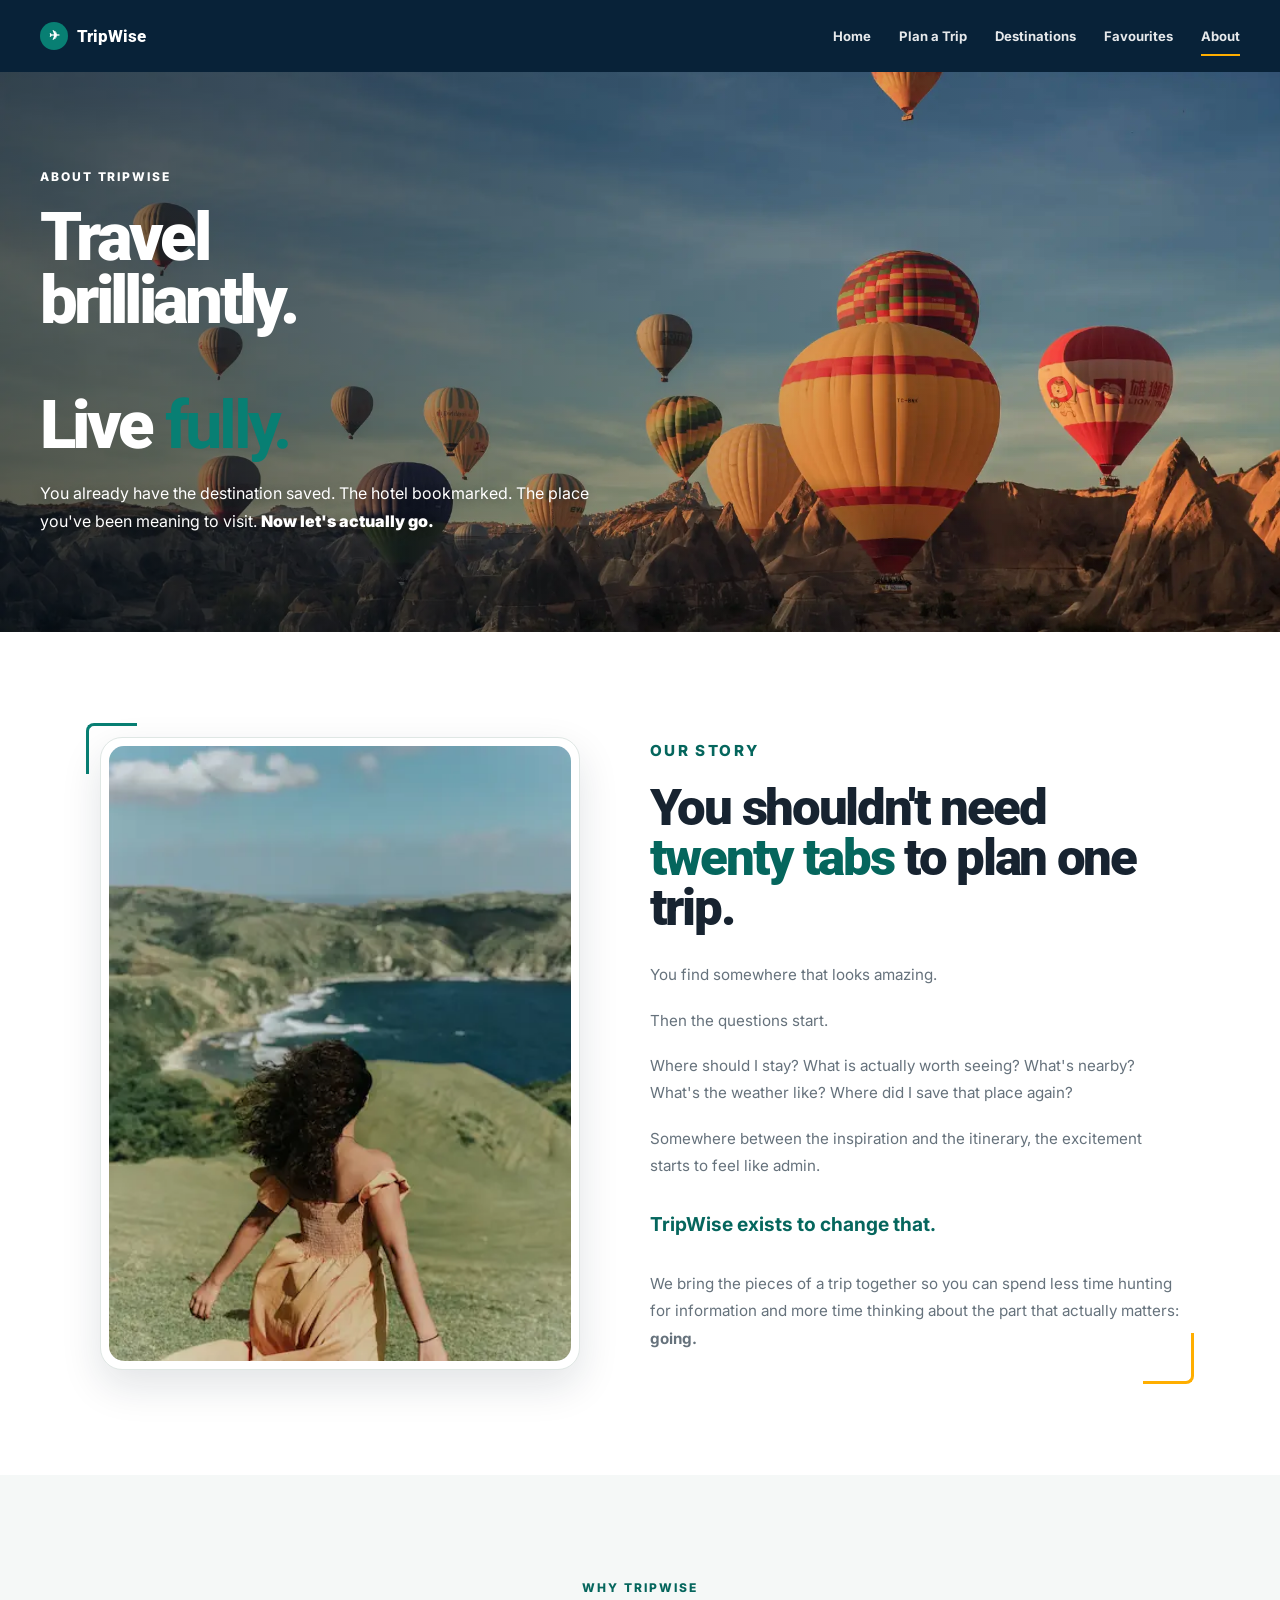
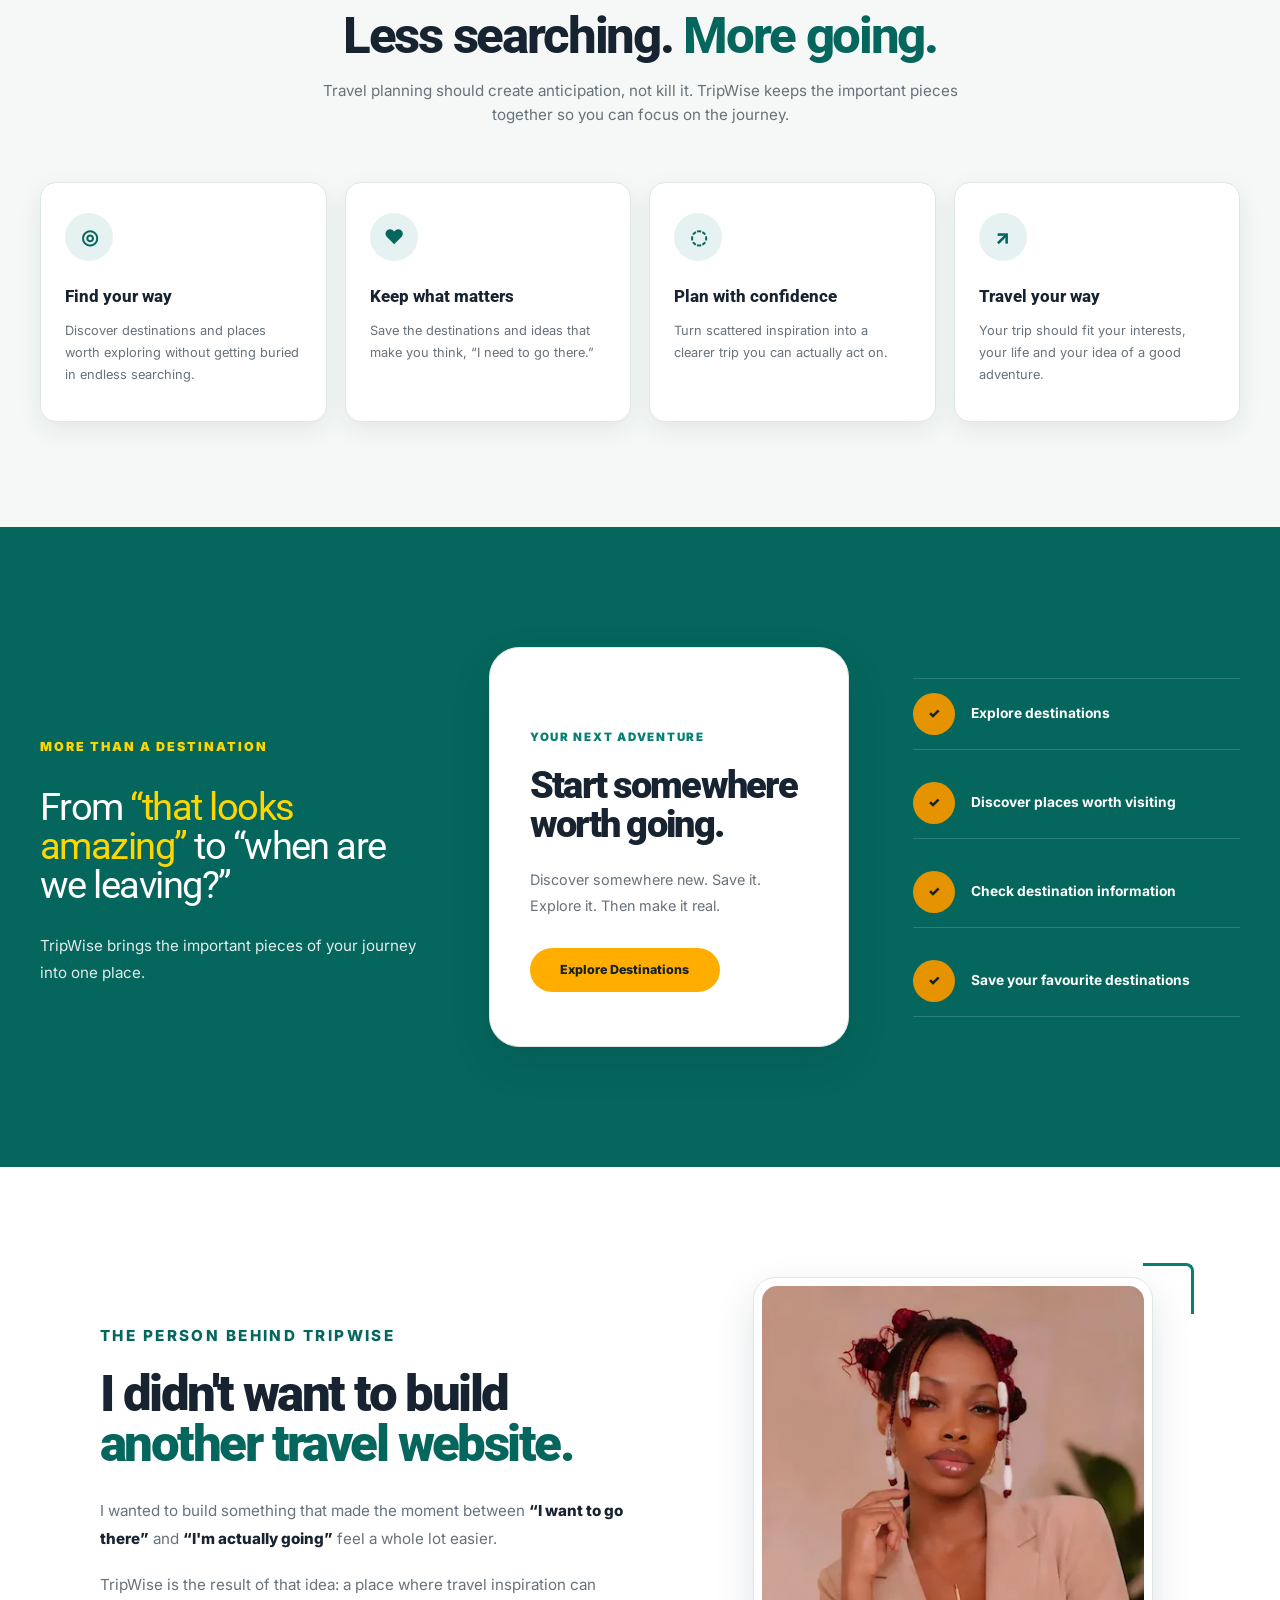
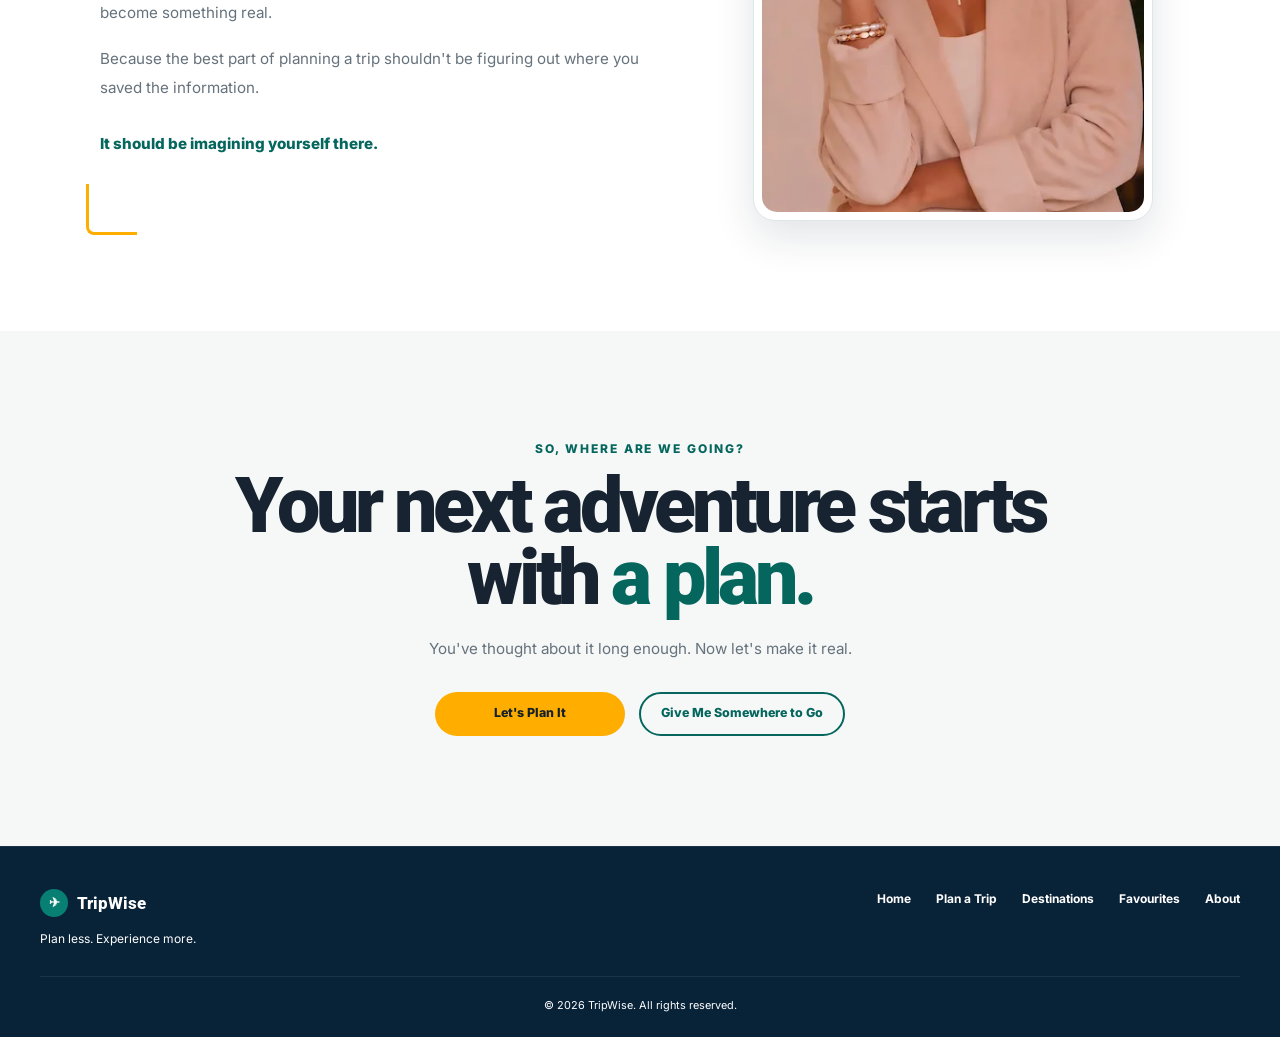
==== commit d651f46a: "Making sure everything is on point" ====
--- a/about.html
+++ b/about.html
@@ -4,7 +4,9 @@
 <head>
 
     <meta charset="UTF-8">
+
     <meta name="viewport" content="width=device-width, initial-scale=1.0">
+
     <meta name="description"
         content="Discover the story behind TripWise and how we make travel planning simpler, smarter and more enjoyable.">
 
@@ -16,24 +18,21 @@
     <!-- Google Fonts -->
     <link rel="preconnect" href="https://fonts.googleapis.com">
     <link rel="preconnect" href="https://fonts.gstatic.com" crossorigin>
-    <link href="https://fonts.googleapis.com/css2?family=Inter:wght@400;700;800&family=Roboto:wght@400;700;800&display=swap"
+    <link
+        href="https://fonts.googleapis.com/css2?family=Inter:wght@400;700;800&family=Roboto:wght@400;700;800&display=swap"
         rel="stylesheet">
 
 
     <!-- Global styles -->
     <link rel="stylesheet" href="./css/styles.css">
     <link rel="stylesheet" href="./css/responsive.css">
+
+    <!-- About page JavaScript -->
     <script type="module" src="./scripts/about.js"></script>
 
 </head>
 
-
 <body>
-
-
-    <!-- =====================================================
-         HEADER
-    ====================================================== -->
 
     <header class="site-header">
 
@@ -86,10 +85,7 @@
 
     </header>
 
-
-
     <main>
-
 
         <!-- =====================================================
              ABOUT HERO
@@ -100,13 +96,18 @@
             <div class="about-hero-image-wrapper">
 
                 <picture>
-                    <!-- Mobile / small hero -->
-                    <source media="(max-width: 768px)" srcset="./images/About-hero-small.webp">
-                
-                    <!-- Desktop / large hero -->
-                    <img src="./images/About-hero-large.webp" alt="Hot air balloons floating over a scenic travel destination"
-                        class="about-hero-image" width="1920" height="1080" fetchpriority="high">
+
+                    <!-- Mobile -->
+                    <source media="(max-width: 768px)" srcset="./images/about-hero-small.webp">
+
+
+                    <!-- Desktop -->
+                    <img src="./images/about-hero-large.webp"
+                        alt="Hot air balloons floating over a scenic travel destination" class="about-hero-image"
+                        width="1920" height="1080" fetchpriority="high">
+
                 </picture>
+
             </div>
 
 
@@ -149,8 +150,6 @@
 
         </section>
 
-
-
         <!-- =====================================================
              OUR STORY
         ====================================================== -->
@@ -160,8 +159,10 @@
             <div class="about-story">
 
                 <div class="about-story-image">
-                    <img src="./images/about-story.webp" alt="Traveller looking at a map beside a scenic lake"
-                        class="about-story-image-content" width="400" height="533" loading="lazy" decoding="async">
+
+                    <img src="./images/about-story.webp" alt="Traveller looking at a scenic travel destination"
+                        class="about-story-image-content" width="400" height="550" loading="lazy" decoding="async">
+
                 </div>
 
 
@@ -230,8 +231,6 @@
 
         </section>
 
-
-
         <!-- =====================================================
              WHY TRIPWISE
         ====================================================== -->
@@ -344,86 +343,133 @@
 
         </section>
 
-
-
         <!-- =====================================================
              MORE THAN A DESTINATION
         ====================================================== -->
 
-        <section class="about-experience-section">
-        
+        <section class="about-experience-section" aria-labelledby="about-experience-title">
+
             <div class="about-experience">
-        
+
+
                 <!-- LEFT -->
+
                 <div class="about-experience-content">
-        
-                    <p class="eyebrow">More than a destination</p>
-        
-                    <h2>
-                        From <span>“that looks amazing”</span>
+
+                    <p class="eyebrow">
+                        More than a destination
+                    </p>
+
+
+                    <h2 id="about-experience-title">
+
+                        From
+                        <span>“that looks amazing”</span>
                         to “when are we leaving?”
+
                     </h2>
-        
-                    <p>
-                        TripWise brings the important pieces of your journey
-                        into one place.
-                    </p>
-        
+
+
+                    <p>
+                        TripWise brings the important pieces
+                        of your journey into one place.
+                    </p>
+
                 </div>
-        
-        
+
+
+
                 <!-- CENTER -->
+
                 <div class="about-experience-card">
-        
-                    <p class="eyebrow">Your next adventure</p>
-        
+
+                    <p class="eyebrow">
+                        Your next adventure
+                    </p>
+
+
                     <h3>
                         Start somewhere
                         worth going.
                     </h3>
-        
-                    <p>
-                        Discover somewhere new. Save it. Explore it.
+
+
+                    <p>
+                        Discover somewhere new.
+                        Save it. Explore it.
                         Then make it real.
                     </p>
-        
-                    <a href="destinations.html" class="button button-primary">
+
+
+                    <a href="./destinations.html" class="button button-primary">
                         Explore Destinations
                     </a>
-        
+
                 </div>
-        
-        
+
+
+
                 <!-- RIGHT -->
+
                 <div class="about-experience-list">
-        
+
+
                     <div class="about-experience-list-item">
-                        <span class="about-experience-list-icon">✓</span>
-                        <p>Explore destinations</p>
-                    </div>
-        
+
+                        <span class="about-experience-list-icon" aria-hidden="true">
+                            ✓
+                        </span>
+
+                        <p>
+                            Explore destinations
+                        </p>
+
+                    </div>
+
+
                     <div class="about-experience-list-item">
-                        <span class="about-experience-list-icon">✓</span>
-                        <p>Discover places worth visiting</p>
-                    </div>
-        
+
+                        <span class="about-experience-list-icon" aria-hidden="true">
+                            ✓
+                        </span>
+
+                        <p>
+                            Discover places worth visiting
+                        </p>
+
+                    </div>
+
+
                     <div class="about-experience-list-item">
-                        <span class="about-experience-list-icon">✓</span>
-                        <p>Check destination information</p>
-                    </div>
-        
+
+                        <span class="about-experience-list-icon" aria-hidden="true">
+                            ✓
+                        </span>
+
+                        <p>
+                            Check destination information
+                        </p>
+
+                    </div>
+
+
                     <div class="about-experience-list-item">
-                        <span class="about-experience-list-icon">✓</span>
-                        <p>Save your favourite destinations</p>
-                    </div>
-        
+
+                        <span class="about-experience-list-icon" aria-hidden="true">
+                            ✓
+                        </span>
+
+                        <p>
+                            Save your favourite destinations
+                        </p>
+
+                    </div>
+
                 </div>
-        
-            </div>
-        
+
+            </div>
+
         </section>
-
-
 
         <!-- =====================================================
              FOUNDER / HUMAN STORY
@@ -431,67 +477,61 @@
 
         <section class="about-founder-section" aria-labelledby="about-founder-title">
 
-            <div class="about-founder">
-
-                <div class="about-founder-content">
-
-                    <p class="eyebrow">
-                        THE PERSON BEHIND TRIPWISE
-                    </p>
-
-
-                    <h2 id="about-founder-title">
-
-                        I didn't want to build
-                        <span>another travel website.</span>
-
-                    </h2>
-
-
-                    <p>
-                        I wanted to build something that made
-                        the moment between
-                        <em>“I want to go there”</em>
-                        and
-                        <em>“I'm actually going”</em>
-                        feel a whole lot easier.
-                    </p>
-
-
-                    <p>
-                        TripWise is the result of that idea:
-                        a place where travel inspiration can
-                        become something real.
-                    </p>
-
-
-                    <p>
-                        Because the best part of planning a
-                        trip shouldn't be figuring out where
-                        you saved the information.
-                    </p>
-
-
-                    <p class="about-founder-signoff">
-                        It should be imagining yourself there.
-                    </p>
-
+        <div class="about-founder">
+        
+            <div class="about-founder-content">
+        
+                <p class="eyebrow">
+                    THE PERSON BEHIND TRIPWISE
+                </p>
+        
+                <h2 id="about-founder-title">
+                    I didn't want to build
+                    <span>another travel website.</span>
+                </h2>
+        
+                <p>
+                    I wanted to build something that made
+                    the moment between
+                    <em>“I want to go there”</em>
+                    and
+                    <em>“I'm actually going”</em>
+                    feel a whole lot easier.
+                </p>
+        
+                <p>
+                    TripWise is the result of that idea:
+                    a place where travel inspiration can
+                    become something real.
+                </p>
+        
+                <p>
+                    Because the best part of planning a
+                    trip shouldn't be figuring out where
+                    you saved the information.
+                </p>
+        
+                <p class="about-founder-signoff">
+                    It should be imagining yourself there.
+                </p>
+        
+            </div>
+        
+        
+            <div class="about-founder-visual">
+        
+                <div class="about-founder-frame">
+        
+                    <img src="./images/about-founder.webp" alt="Traveller overlooking a mountain landscape"
+                        class="about-founder-image" width="400" height="550" loading="lazy" decoding="async">
+        
                 </div>
-                
-          </div>
-
-                <div class="about-founder-visual">
-
-                    <div class="about-founder-frame">
-                        <img src="./images/about-founder.webp" alt="Traveller overlooking a mountain landscape" class="about-founder-image"
-                            width="400" height="550" loading="lazy" decoding="async">
-                    </div>
-                    
-                  </div>
+        
+            </div>
+        
+        </div>
 
         </section>
-
-
 
         <!-- =====================================================
              CLOSING CTA
@@ -531,7 +571,7 @@
                     </a>
 
 
-                    <a href="./destinations.html" class="button button-secondary" id="about-destinations-button">
+                    <a href="./destination.html" class="button button-secondary" id="about-destinations-button">
                         Give Me Somewhere to Go
                     </a>
 
@@ -542,12 +582,6 @@
         </section>
 
     </main>
-
-
-
-    <!-- =====================================================
-         FOOTER
-    ====================================================== -->
 
     <footer class="site-footer">
 
@@ -583,7 +617,7 @@
                     Plan a Trip
                 </a>
 
-                <a href="./destinations.html">
+                <a href="./destination.html">
                     Destinations
                 </a>
 
--- a/css/styles.css
+++ b/css/styles.css
@@ -1766,7 +1766,8 @@
 
 .about-hero {
     position: relative;
-    min-height: 620px;
+    height: 560px;
+    min-height: 0;
 
     display: flex;
     align-items: center;
@@ -1774,109 +1775,104 @@
     overflow: hidden;
     isolation: isolate;
 
-    background: var(--background-light);
+    background: var(--background-dark);
+    padding: 0;
 }
 
 .about-hero-image-wrapper {
     position: absolute;
     inset: 0;
-    z-index: -3;
-}
-
-.about-hero-image {
+    z-index: 0;
+}
+
+.about-hero-image-wrapper picture {
+    display: block;
     width: 100%;
     height: 100%;
+}
+
+.about-hero-image {
+    display: block;
+    width: 100%;
+    height: 100%;
 
     object-fit: cover;
     object-position: center;
 
-    transform: scale(1.04);
-
-    animation:
-        aboutHeroDrift 18s ease-in-out infinite alternate;
-
-    will-change: transform;
-}
-
+    transform: none;
+    animation: none;
+    will-change: auto;
+}
+
+/* Real overlay element from about.html */
 .about-hero-overlay {
     position: absolute;
     inset: 0;
-    z-index: -2;
-
-    /*
-     * The left side remains clean and bright for the
-     * dark hero typography. The image gradually takes
-     * over toward the right.
-     */
+    z-index: 1;
+
+    /* Reduced overlay so the image stays visible while text remains readable. */
     background:
         linear-gradient(90deg,
-            #ffffff 0%,
-            #ffffff 31%,
-            rgba(255, 255, 255, 0.97) 38%,
-            rgba(255, 255, 255, 0.78) 48%,
-            rgba(255, 255, 255, 0.25) 67%,
-            rgba(255, 255, 255, 0) 100%);
+            rgba(5, 20, 32, 0.56) 0%,
+            rgba(5, 20, 32, 0.38) 30%,
+            rgba(5, 20, 32, 0.18) 58%,
+            rgba(5, 20, 32, 0.04) 82%,
+            transparent 100%);
 }
 
 .about-hero-content {
+    position: relative;
+    z-index: 2;
+
     width: min(100% - 40px, var(--max-width));
     margin: 0 auto;
-
-    padding: 90px 0;
-
-    color: var(--text);
+    padding: 0;
+
+    color: var(--white);
+    box-shadow: none;
+    text-align: left;
 }
 
 .about-hero-content .eyebrow {
-    color: var(--teal-dark);
+    margin-bottom: 20px;
+    color: var(--white);
 }
 
 .about-hero-content h1 {
     max-width: 650px;
-    margin-bottom: 28px;
+    margin: 0 0 22px;
 
     font-family: "Roboto", sans-serif;
-    font-size: clamp(3.8rem, 6vw, 6.4rem);
+    font-size: clamp(3.2rem, 5.2vw, 5.6rem);
     font-weight: 900;
-    line-height: 0.92;
+    line-height: 0.94;
     letter-spacing: -0.055em;
+
+    color: var(--white);
 }
 
 .about-hero-content h1 span {
     display: block;
 }
 
-
 .about-hero-content h1 strong {
-    color: #8a5200;
+    color: var(--teal);
 }
 
 .about-hero-lead {
     max-width: 560px;
-
-    color: var(--text);
-
-    font-size: 1.05rem;
-    line-height: 1.8;
+    margin: 0;
+
+    color: var(--white);
+    font-size: 1rem;
+    line-height: 1.75;
+
+    text-shadow: 0 2px 10px rgba(0, 0, 0, 0.28);
 }
 
 .about-hero-lead strong {
     font-weight: 900;
 }
-
-
-@keyframes aboutHeroDrift {
-
-    0% {
-        transform: scale(1.04);
-    }
-
-    100% {
-        transform: scale(1.10);
-    }
-
-}
-
 
 /* =====================================================
    ABOUT STORY
@@ -1884,6 +1880,7 @@
 
 .about-story-section {
     padding: 105px 20px;
+
     background: var(--background-light);
 }
 
@@ -1892,18 +1889,23 @@
     margin: 0 auto;
 
     display: grid;
-    grid-template-columns: 0.95fr 1.05fr;
+
+    grid-template-columns:
+        minmax(0, 0.95fr) minmax(0, 1.05fr);
+
     align-items: center;
 
     gap: 70px;
 }
 
 
-/*
- * The image is intentionally kept at the proportions
- * supplied in the HTML: 500 × 533.
- */
+/* ==================
+   ABOUT STORY IMAGE
+======================= */
+
 .about-story-image {
+    position: relative;
+
     width: min(100%, 500px);
     margin: 0 auto;
 
@@ -1917,22 +1919,23 @@
 }
 
 .about-story-image img {
+    display: block;
+
     width: 100%;
     height: auto;
 
-    aspect-ratio: 500 / 533;
-
-    object-fit: cover;
-    object-position: center;
+    aspect-ratio: auto;
+    object-fit: contain;
 
     border-radius: 15px;
 }
 
 
-/*
- * Decorative frame detail.
- */
-.about-story-image::before {
+/* =========================
+   OPEN CORNER FRAME
+========================= */
+
+.about-story::before {
     content: "";
 
     position: absolute;
@@ -1947,12 +1950,9 @@
     border-left: 3px solid var(--teal);
 
     border-radius: 8px 0 0 0;
-
-    pointer-events: none;
-}
-
-
-.about-story-image::after {
+}
+
+.about-story::after {
     content: "";
 
     position: absolute;
@@ -1967,18 +1967,9 @@
     border-bottom: 3px solid var(--primary);
 
     border-radius: 0 0 8px 0;
-
-    pointer-events: none;
-}
-
-
-/*
- * IMPORTANT:
- * This matches the actual HTML class.
- *
- * Natural aspect ratio is preserved:
- * 500 × 533.
- */
+}
+
+
 .about-story-image-content {
     display: block;
 
@@ -2001,14 +1992,18 @@
     margin-bottom: 28px;
 
     font-family: "Roboto", sans-serif;
+
     font-size: clamp(2.5rem, 4vw, 4rem);
+
     font-weight: 900;
+
     line-height: 0.98;
+
     letter-spacing: -0.045em;
 }
 
 .about-story-content h2 span {
-    color: #8a5200;
+    color: var(--teal-dark);
 }
 
 .about-story-content p {
@@ -2017,6 +2012,7 @@
     color: var(--text-muted);
 
     font-size: 0.95rem;
+
     line-height: 1.8;
 }
 
@@ -2039,6 +2035,7 @@
 
 .about-belief-section {
     padding: 105px 20px;
+
     background: var(--background);
 }
 
@@ -2051,26 +2048,33 @@
 }
 
 .about-belief-section .section-heading h2 span {
-    color: #8a5200;
+    color: var(--teal-dark);
 }
 
 .about-principles {
     width: min(100%, var(--max-width));
+
     margin: 0 auto;
 
     display: grid;
-    grid-template-columns: repeat(4, 1fr);
+
+    grid-template-columns:
+        repeat(4, minmax(0, 1fr));
+
     gap: 18px;
 }
 
 .about-principle {
     min-height: 240px;
+
     padding: 30px 24px;
 
     display: flex;
+
     flex-direction: column;
 
     border: 1px solid var(--border);
+
     border-radius: var(--radius);
 
     background: var(--background-light);
@@ -2084,15 +2088,18 @@
 
 .about-principle:hover {
     transform: translateY(-5px);
+
     box-shadow: var(--shadow-md);
 }
 
 .about-principle-icon {
     width: 48px;
     height: 48px;
+
     margin-bottom: 22px;
 
     display: grid;
+
     place-items: center;
 
     flex-shrink: 0;
@@ -2100,9 +2107,11 @@
     border-radius: 50%;
 
     background: rgba(8, 127, 115, 0.10);
+
     color: var(--teal-dark);
 
     font-size: 1.25rem;
+
     font-weight: 800;
 }
 
@@ -2110,7 +2119,9 @@
     margin-bottom: 10px;
 
     font-family: "Roboto", sans-serif;
+
     font-size: 1.05rem;
+
     font-weight: 800;
 }
 
@@ -2118,6 +2129,7 @@
     color: var(--text-muted);
 
     font-size: 0.8rem;
+
     line-height: 1.7;
 }
 
@@ -2128,24 +2140,29 @@
 
 .about-experience-section {
     padding: 120px 20px;
+
     background: var(--teal-dark);
+
     color: var(--white);
 }
 
 .about-experience {
     width: min(100%, var(--max-width));
+
     margin: 0 auto;
 
     display: grid;
-    grid-template-columns: minmax(0, 1fr) minmax(320px, 390px) minmax(0, 1fr);
+
+    grid-template-columns:
+        minmax(0, 1fr) minmax(300px, 360px) minmax(0, 0.85fr);
+
     align-items: center;
+
     gap: clamp(40px, 5vw, 80px);
 }
 
 
-/* =========================
-   LEFT CONTENT
-========================= */
+/* LEFT */
 
 .about-experience-content {
     min-width: 0;
@@ -2154,70 +2171,85 @@
 .about-experience-content .eyebrow {
     margin-bottom: 28px;
 
-    color: var(--primary);
+    color: var(--accent);
+
     font-size: 0.78rem;
+
     font-weight: 900;
+
     letter-spacing: 0.16em;
 }
 
 .about-experience-content h2 {
     max-width: 470px;
+
     margin: 0;
 
     font-family: "Roboto", sans-serif;
-    font-size: clamp(3rem, 5vw, 5rem);
-    font-weight: 900;
-    line-height: 0.94;
-    letter-spacing: -0.055em;
+
+    font-size: clamp(2rem, 3vw, 3rem);
+
+    font-weight: 400;
+
+    line-height: 1.02;
+
+    letter-spacing: -0.04em;
 
     color: var(--white);
 }
 
 .about-experience-content h2 span {
-    color: var(--primary);
+    color: var(--accent);
 }
 
 .about-experience-content>p {
     max-width: 430px;
+
     margin-top: 28px;
 
     color: rgba(255, 255, 255, 0.88);
+
     font-size: 0.95rem;
+
     line-height: 1.8;
 }
 
 
-/* =========================
-   CENTER CARD
-========================= */
+/* CENTER CARD */
 
 .about-experience-card {
     width: 100%;
+
     min-height: 400px;
 
     padding: 42px 40px;
 
     display: flex;
+
     flex-direction: column;
+
     justify-content: center;
 
-    border: 1px solid rgba(255, 255, 255, 0.35);
+    border: 1px solid var(--border);
+
     border-radius: 30px;
 
     background: var(--white);
+
     color: var(--text);
 
-    box-shadow:
-        0 30px 70px rgba(0, 0, 0, 0.18),
-        0 8px 24px rgba(0, 0, 0, 0.08);
+    box-shadow: var(--shadow-md);
 }
 
 .about-experience-card .eyebrow {
     margin-bottom: 18px;
 
     color: var(--teal);
+
     font-size: 0.72rem;
+
     font-weight: 900;
+
     letter-spacing: 0.15em;
 }
 
@@ -2225,9 +2257,13 @@
     margin: 0;
 
     font-family: "Roboto", sans-serif;
+
     font-size: clamp(2rem, 3vw, 2.65rem);
+
     font-weight: 900;
+
     line-height: 1.02;
+
     letter-spacing: -0.045em;
 }
 
@@ -2235,24 +2271,28 @@
     margin-top: 24px;
 
     color: var(--text-muted);
+
     font-size: 0.9rem;
+
     line-height: 1.75;
 }
 
 .about-experience-card .button {
     align-self: flex-start;
+
     min-width: 190px;
+
     margin-top: 30px;
 }
 
 
-/* =========================
-   RIGHT BENEFITS
-========================= */
+/* RIGHT BENEFITS */
 
 .about-experience-list {
     display: flex;
+
     flex-direction: column;
+
     gap: 18px;
 
     min-width: 0;
@@ -2260,18 +2300,25 @@
 
 .about-experience-list-item {
     display: grid;
-    grid-template-columns: 42px minmax(0, 1fr);
+
+    grid-template-columns:
+        42px minmax(0, 1fr);
+
     align-items: center;
+
     gap: 16px;
 
     min-height: 70px;
+
     padding: 14px 0;
 
-    border-bottom: 1px solid rgba(255, 255, 255, 0.16);
+    border-bottom:
+        1px solid rgba(255, 255, 255, 0.16);
 }
 
 .about-experience-list-item:first-child {
-    border-top: 1px solid rgba(255, 255, 255, 0.16);
+    border-top:
+        1px solid rgba(255, 255, 255, 0.16);
 }
 
 .about-experience-list-icon {
@@ -2279,14 +2326,17 @@
     height: 42px;
 
     display: grid;
+
     place-items: center;
 
     border-radius: 50%;
 
-    background: var(--primary);
+    background: var(--primary-dark);
+
     color: var(--text);
 
     font-size: 0.85rem;
+
     font-weight: 900;
 }
 
@@ -2294,8 +2344,11 @@
     margin: 0;
 
     color: var(--white);
+
     font-size: 0.86rem;
+
     font-weight: 700;
+
     line-height: 1.45;
 }
 
@@ -2314,9 +2367,7 @@
     margin: 0 auto;
 
     display: grid;
-
     grid-template-columns: 1.1fr 0.9fr;
-
     align-items: center;
 
     gap: 70px;
@@ -2341,7 +2392,7 @@
 }
 
 .about-founder-content h2 span {
-    color: #8a5200;
+    color: var(--teal-dark);
 }
 
 .about-founder-content p {
@@ -2367,20 +2418,19 @@
 }
 
 
-/*
- * Founder image frame.
- *
- * Actual HTML image size:
- * 400 × 550.
- *
- * Nothing here crops it.
- */
+/* =========================
+   FOUNDER IMAGE
+========================= */
+
 .about-founder-visual {
     display: flex;
     justify-content: center;
+    align-items: center;
 }
 
 .about-founder-frame {
+    position: relative;
+
     width: min(100%, 400px);
     margin: 0 auto;
 
@@ -2395,19 +2445,20 @@
 
 .about-founder-frame img {
     display: block;
-
     width: 100%;
     height: auto;
-
-    aspect-ratio: 400 / 550;
-
-    object-fit: cover;
-    object-position: center;
+    aspect-ratio: auto;
+    object-fit: contain;
 
     border-radius: 15px;
 }
 
-.about-founder-frame::before {
+
+/* =========================
+   OPEN CORNER FRAME
+========================= */
+
+.about-founder::before {
     content: "";
 
     position: absolute;
@@ -2422,11 +2473,9 @@
     border-right: 3px solid var(--teal);
 
     border-radius: 0 8px 0 0;
-
-    pointer-events: none;
-}
-
-.about-founder-frame::after {
+}
+
+.about-founder::after {
     content: "";
 
     position: absolute;
@@ -2441,17 +2490,6 @@
     border-bottom: 3px solid var(--primary);
 
     border-radius: 0 0 0 8px;
-
-    pointer-events: none;
-}
-
-.about-founder-image {
-    display: block;
-
-    width: 100%;
-    height: auto;
-
-    border-radius: 13px;
 }
 
 
@@ -2461,11 +2499,13 @@
 
 .about-cta-section {
     padding: 110px 20px;
+
     background: var(--background);
 }
 
 .about-cta-content {
     width: min(100%, 900px);
+
     margin: 0 auto;
 
     text-align: center;
@@ -2479,18 +2519,23 @@
     margin-bottom: 22px;
 
     font-family: "Roboto", sans-serif;
+
     font-size: clamp(3rem, 6vw, 5.4rem);
+
     font-weight: 900;
+
     line-height: 0.95;
+
     letter-spacing: -0.055em;
 }
 
 .about-cta-content h2 span {
-    color: #8a5200;
+    color: var(--teal-dark);
 }
 
 .about-cta-content>p:not(.eyebrow) {
     max-width: 550px;
+
     margin: 0 auto 30px;
 
     color: var(--text-muted);
@@ -2500,7 +2545,9 @@
 
 .about-cta-actions {
     display: flex;
+
     align-items: center;
+
     justify-content: center;
 
     flex-wrap: wrap;
@@ -2513,18 +2560,21 @@
 }
 
 
-/*
- * Accessible secondary CTA.
- */
+/* Secondary CTA */
+
 .about-cta-actions .button-secondary {
     color: var(--teal-dark);
+
     border-color: var(--teal-dark);
+
     background: transparent;
 }
 
 .about-cta-actions .button-secondary:hover {
     background: var(--teal-dark);
+
     border-color: var(--teal-dark);
+
     color: var(--white);
 }
 
@@ -2538,6 +2588,7 @@
 .about-experience,
 .about-founder {
     opacity: 0;
+
     transform: translateY(24px);
 
     transition:
@@ -2550,5 +2601,6 @@
 .about-experience.is-visible,
 .about-founder.is-visible {
     opacity: 1;
+
     transform: translateY(0);
 }
--- a/css/responsive.css
+++ b/css/responsive.css
@@ -652,53 +652,75 @@
     }
 }
 
+
 /* =====================================================
-   TABLET
-   768px - 900px
+   ABOUT PAGE — TABLET
+   Maximum width: 900px
 ===================================================== */
 
 @media (max-width: 900px) {
 
-
-    /* =========================
-       HEADER
-    ========================= */
-
-    .header-container {
-        width: min(100% - 32px, var(--max-width));
-    }
-
-    .site-navigation {
-        gap: 20px;
-    }
-
-
     /* =========================
        ABOUT HERO
     ========================= */
 
     .about-hero {
-        min-height: 600px;
-    }
-
+        min-height: 620px;
+        align-items: flex-end;
+    }
+
+    .about-hero-image {
+        object-position: center center;
+    }
+
+    /*
+       Keep the same visual treatment as desktop.
+       The previous responsive version introduced a
+       strong white gradient which caused the hero
+       colors and contrast to change.
+    */
     .about-hero-overlay {
         background:
-            linear-gradient(90deg,
-                var(--background-light) 0%,
-                var(--background-light) 38%,
-                rgba(255, 255, 255, 0.82) 53%,
-                rgba(255, 255, 255, 0.28) 76%,
-                transparent 100%);
+            linear-gradient(180deg,
+                rgba(8, 25, 40, 0.02) 0%,
+                rgba(8, 25, 40, 0.08) 45%,
+                rgba(8, 25, 40, 0.24) 75%,
+                rgba(8, 25, 40, 0.42) 100%);
     }
 
     .about-hero-content {
-        width: min(100% - 32px, var(--max-width));
-        padding: 75px 0;
+        width: min(calc(100% - 32px),
+                var(--max-width));
+
+        padding: 60px 0 42px;
+        color: var(--white);
+    }
+
+    .about-hero-content .eyebrow {
+        color: var(--primary);
     }
 
     .about-hero-content h1 {
-        max-width: 580px;
-        font-size: clamp(3.3rem, 7vw, 5rem);
+        max-width: 560px;
+
+        margin-bottom: 20px;
+
+        font-size: clamp(2.7rem,
+                7vw,
+                4.2rem);
+
+        line-height: 0.96;
+
+        color: var(--white);
+    }
+
+    .about-hero-lead {
+        max-width: 600px;
+
+        color: var(--white);
+
+        font-size: 0.94rem;
+        line-height: 1.65;
     }
 
 
@@ -706,140 +728,153 @@
        ABOUT STORY
     ========================= */
 
+    .about-story-section {
+        padding: 85px 20px;
+    }
+
     .about-story {
-        grid-template-columns: 1fr 1fr;
+        grid-template-columns: 1fr;
+        gap: 50px;
+    }
+
+    .about-story-image {
+        width: min(100%,
+                500px);
+    }
+
+    .about-story-content {
+        max-width: 700px;
+    }
+
+
+    /* =========================
+       ABOUT BELIEFS
+    ========================= */
+
+    .about-belief-section {
+        padding: 85px 20px;
+    }
+
+    .about-principles {
+        grid-template-columns:
+            repeat(2, minmax(0, 1fr));
+
+        gap: 16px;
+    }
+
+    .about-principle {
+        min-height: 220px;
+    }
+
+
+    /* =========================
+       ABOUT EXPERIENCE
+    ========================= */
+
+    .about-experience-section {
+        padding: 95px 20px;
+    }
+
+    .about-experience {
+        grid-template-columns: 1fr;
         gap: 45px;
     }
 
-    .about-story-content h2 {
-        font-size: clamp(2.3rem, 4.5vw, 3.3rem);
-    }
-
-
-    /* =========================
-       PRINCIPLES
-    ========================= */
-
-    .about-principles {
-        grid-template-columns: repeat(2, 1fr);
-    }
+    .about-experience-content {
+        max-width: 700px;
+    }
+
+    .about-experience-content h2 {
+        max-width: 520px;
+
+        font-size: clamp(2.3rem,
+                5.5vw,
+                3.4rem);
+
+        line-height: 1.02;
+        letter-spacing: -0.035em;
+    }
+
+    .about-experience-content>p {
+        max-width: 600px;
+    }
+
+    .about-experience-card {
+        width: min(100%,
+                520px);
+
+        margin: 0 auto;
+    }
+
+    .about-experience-list {
+        width: min(100%,
+                650px);
+
+        margin: 0 auto;
+    }
+
+
+    /* =========================
+       ABOUT FOUNDER
+    ========================= */
+
+    .about-founder-section {
+        padding: 80px 16px;
+    }
+
+    .about-founder {
+        grid-template-columns: 1fr;
+        gap: 44px;
+    }
+
+    .about-founder-content {
+        order: 1;
+        max-width: 100%;
+    }
+
+    .about-founder-visual {
+        order: 2;
+        width: 100%;
+    }
+
+    .about-founder-content h2 {
+        font-size: clamp(2.3rem,
+                7vw,
+                3.4rem);
+
+        line-height: 1.02;
+    }
+
+    .about-founder-frame {
+        width: min(100%,
+                400px);
+    }
+
+    .about-founder-frame img {
+        width: 100%;
+        height: auto;
+        aspect-ratio: auto;
+        object-fit: contain;
+    }
+
+
+    /* =========================
+       ABOUT CTA
+    ========================= */
+
+    .about-cta-section {
+        padding: 90px 20px;
+    }
+
+}
 
 
 /* =====================================================
-       ABOUT EXPERIENCE
-       TABLET
+   ABOUT PAGE — MOBILE
+   Maximum width: 768px
 ===================================================== */
-    
-        .about-experience {
-            grid-template-columns: 1fr 1fr;
-            gap: 45px;
-        }
-    
-        .about-experience-content {
-            grid-column: 1;
-        }
-    
-        .about-experience-card {
-            grid-column: 2;
-            grid-row: 1;
-        }
-    
-        .about-experience-list {
-            grid-column: 1 / -1;
-    
-            display: grid;
-            grid-template-columns: repeat(2, 1fr);
-            gap: 0 30px;
-        }
-    
-        .about-experience-list-item {
-            min-height: 68px;
-        }
-    
-        .about-experience-content h2 {
-            font-size: clamp(2.7rem, 5vw, 3.8rem);
-        }
-    
-        .about-experience-card {
-            min-height: 380px;
-            padding: 36px 32px;
-        }
-
-
-    /* =========================
-       FOUNDER
-    ========================= */
-
-    .about-founder {
-        grid-template-columns: 1fr 1fr;
-        gap: 45px;
-    }
-
-    .about-founder-content h2 {
-        font-size: clamp(2.4rem, 5vw, 3.6rem);
-    }
-
-}
-
-
-
-/* =====================================================
-   MOBILE
-   768px AND BELOW
-===================================================== */
 
 @media (max-width: 768px) {
-
-
-    /* =========================
-       GLOBAL HEADER
-    ========================= */
-
-    .header-container {
-        width: min(100% - 32px, var(--max-width));
-        min-height: 64px;
-    }
-
-    .menu-button {
-        display: block;
-    }
-
-    .site-navigation {
-        position: absolute;
-        top: 100%;
-        right: 16px;
-        left: 16px;
-
-        display: none;
-        flex-direction: column;
-        align-items: stretch;
-        gap: 0;
-
-        padding: 10px;
-
-        border-radius: 12px;
-
-        background: var(--background-dark);
-        box-shadow: var(--shadow-md);
-    }
-
-    .site-navigation.is-open {
-        display: flex;
-    }
-
-    .site-navigation a {
-        padding: 14px 12px;
-        border-radius: 8px;
-    }
-
-    .site-navigation a:hover {
-        background: rgba(255, 255, 255, 0.06);
-    }
-
-    .site-navigation a::after {
-        display: none;
-    }
-
 
     /* =========================
        ABOUT HERO
@@ -851,23 +886,33 @@
     }
 
     .about-hero-image {
-        object-position: center;
-    }
-
+        object-position: center center;
+    }
+
+    /*
+       IMPORTANT:
+       Do not introduce a different mobile gradient.
+       Keep the mobile hero visually consistent with
+       the tablet/desktop treatment.
+
+       This is intentionally subtle so the image remains
+       visible while the white hero text stays readable.
+    */
     .about-hero-overlay {
         background:
             linear-gradient(180deg,
-                rgba(8, 34, 56, 0.02) 0%,
-                rgba(8, 34, 56, 0.16) 25%,
-                rgba(8, 34, 56, 0.82) 65%,
-                var(--background-dark) 100%);
+                rgba(8, 25, 40, 0.02) 0%,
+                rgba(8, 25, 40, 0.06) 42%,
+                rgba(8, 25, 40, 0.20) 72%,
+                rgba(8, 25, 40, 0.40) 100%);
     }
 
     .about-hero-content {
-        width: min(100% - 32px, var(--max-width));
-        padding: 60px 0 42px;
-
-        color: var(--text-light);
+        width: calc(100% - 32px);
+
+        padding: 55px 0 38px;
+
+        color: var(--white);
     }
 
     .about-hero-content .eyebrow {
@@ -875,20 +920,21 @@
     }
 
     .about-hero-content h1 {
-        max-width: 100%;
-        margin-bottom: 20px;
-
-        font-size: clamp(3rem, 13vw, 4.2rem);
-        line-height: 0.94;
+        max-width: 430px;
+
+        font-size: clamp(2.7rem,
+                11vw,
+                4rem);
+
+        line-height: 0.96;
+        letter-spacing: -0.035em;
     }
 
     .about-hero-lead {
         max-width: 100%;
 
-        color: var(--text-light);
-
-        font-size: 0.94rem;
-        line-height: 1.7;
+        font-size: 0.92rem;
+        line-height: 1.65;
     }
 
 
@@ -902,20 +948,23 @@
 
     .about-story {
         grid-template-columns: 1fr;
-        gap: 40px;
-    }
-
-        .about-story-image {
-            width: min(100%, 400px);
-        }
-    
-        .about-story-image img {
-            aspect-ratio: 500 / 533;
-            height: auto;
-        }
+        gap: 42px;
+    }
+
+    .about-story-image {
+        width: 100%;
+        max-width: 400px;
+    }
 
     .about-story-content h2 {
-        font-size: clamp(2.5rem, 11vw, 3.5rem);
+        max-width: 500px;
+
+        font-size: clamp(2.2rem,
+                9vw,
+                3.2rem);
+
+        line-height: 1.02;
+        letter-spacing: -0.035em;
     }
 
 
@@ -942,92 +991,112 @@
     }
 
 
-/* =====================================================
-   ABOUT EXPERIENCE
-   MOBILE
-===================================================== */
-
-.about-experience-section {
-    padding: 80px 16px;
-}
-
-.about-experience {
-    display: flex;
-    flex-direction: column;
-    gap: 42px;
-}
-
-.about-experience-content {
-    width: 100%;
-    text-align: left;
-}
-
-.about-experience-content .eyebrow {
-    margin-bottom: 20px;
-}
-
-.about-experience-content h2 {
-    max-width: 100%;
-
-    font-size: clamp(2.7rem, 12vw, 4rem);
-    line-height: 0.94;
-}
-
-.about-experience-content>p {
-    max-width: 100%;
-    margin-top: 22px;
-}
-
-
-/* CARD */
-
-.about-experience-card {
-    width: min(100%, 430px);
-    min-height: auto;
-    margin: 0 auto;
-
-    padding: 34px 28px;
-
-    border-radius: 24px;
-}
-
-.about-experience-card h3 {
-    font-size: clamp(2rem, 9vw, 2.7rem);
-}
-
-.about-experience-card p {
-    margin-top: 20px;
-}
-
-.about-experience-card .button {
-    width: 100%;
-    margin-top: 26px;
-}
-
-
-/* BENEFITS */
-
-.about-experience-list {
-    width: 100%;
-    display: flex;
-    flex-direction: column;
-    gap: 0;
-}
-
-.about-experience-list-item {
-    grid-template-columns: 40px minmax(0, 1fr);
-    min-height: 64px;
-    padding: 14px 0;
-}
-
-.about-experience-list-icon {
-    width: 38px;
-    height: 38px;
-}
-
-.about-experience-list-item p {
-    font-size: 0.82rem;
-}
+    /* =========================
+       ABOUT EXPERIENCE
+    ========================= */
+
+    .about-experience-section {
+        padding: 80px 16px;
+    }
+
+    .about-experience {
+        display: flex;
+        flex-direction: column;
+        gap: 42px;
+    }
+
+    .about-experience-content {
+        width: 100%;
+        text-align: left;
+    }
+
+    .about-experience-content .eyebrow {
+        margin-bottom: 18px;
+    }
+
+    .about-experience-content h2 {
+        max-width: 480px;
+
+        font-size: clamp(2.2rem,
+                9vw,
+                3.2rem);
+
+        line-height: 1.02;
+        letter-spacing: -0.035em;
+    }
+
+    .about-experience-content>p {
+        max-width: 100%;
+        margin-top: 22px;
+    }
+
+
+    /* =========================
+       ABOUT EXPERIENCE CARD
+    ========================= */
+
+    .about-experience-card {
+        width: 100%;
+
+        max-width: 430px;
+
+        min-height: auto;
+
+        margin: 0 auto;
+
+        padding: 34px 28px;
+
+        border-radius: 24px;
+    }
+
+    .about-experience-card h3 {
+        font-size: clamp(1.9rem,
+                8vw,
+                2.5rem);
+
+        line-height: 1.05;
+    }
+
+    .about-experience-card p {
+        margin-top: 20px;
+    }
+
+    .about-experience-card .button {
+        width: 100%;
+        margin-top: 26px;
+    }
+
+
+    /* =========================
+       ABOUT EXPERIENCE BENEFITS
+    ========================= */
+
+    .about-experience-list {
+        width: 100%;
+
+        display: flex;
+        flex-direction: column;
+
+        gap: 0;
+    }
+
+    .about-experience-list-item {
+        grid-template-columns:
+            40px minmax(0, 1fr);
+
+        min-height: 64px;
+
+        padding: 14px 0;
+    }
+
+    .about-experience-list-icon {
+        width: 38px;
+        height: 38px;
+    }
+
+    .about-experience-list-item p {
+        font-size: 0.82rem;
+    }
 
 
     /* =========================
@@ -1039,29 +1108,34 @@
     }
 
     .about-founder {
-        grid-template-columns: 1fr;
-        gap: 40px;
+        display: flex;
+        flex-direction: column;
+        gap: 42px;
     }
 
     .about-founder-content {
         order: 1;
+        width: 100%;
     }
 
     .about-founder-visual {
         order: 2;
+        width: 100%;
     }
 
     .about-founder-content h2 {
-        font-size: clamp(2.5rem, 11vw, 3.6rem);
+        max-width: 480px;
+
+        font-size: clamp(2.2rem,
+                9vw,
+                3.2rem);
+
+        line-height: 1.02;
     }
 
     .about-founder-frame {
-         width: min(100%, 400px);
-    }
-    
-    .about-founder-frame img {
-        aspect-ratio: 400 / 550;
-        height: auto;
+        width: 100%;
+        max-width: 400px;
     }
 
 
@@ -1074,7 +1148,13 @@
     }
 
     .about-cta-content h2 {
-        font-size: clamp(2.8rem, 12vw, 4rem);
+        max-width: 520px;
+
+        font-size: clamp(2.3rem,
+                9vw,
+                3.4rem);
+
+        line-height: 1.02;
     }
 
     .about-cta-actions {
@@ -1102,7 +1182,6 @@
     }
 
 }
-
 
 
 /* =====================================================
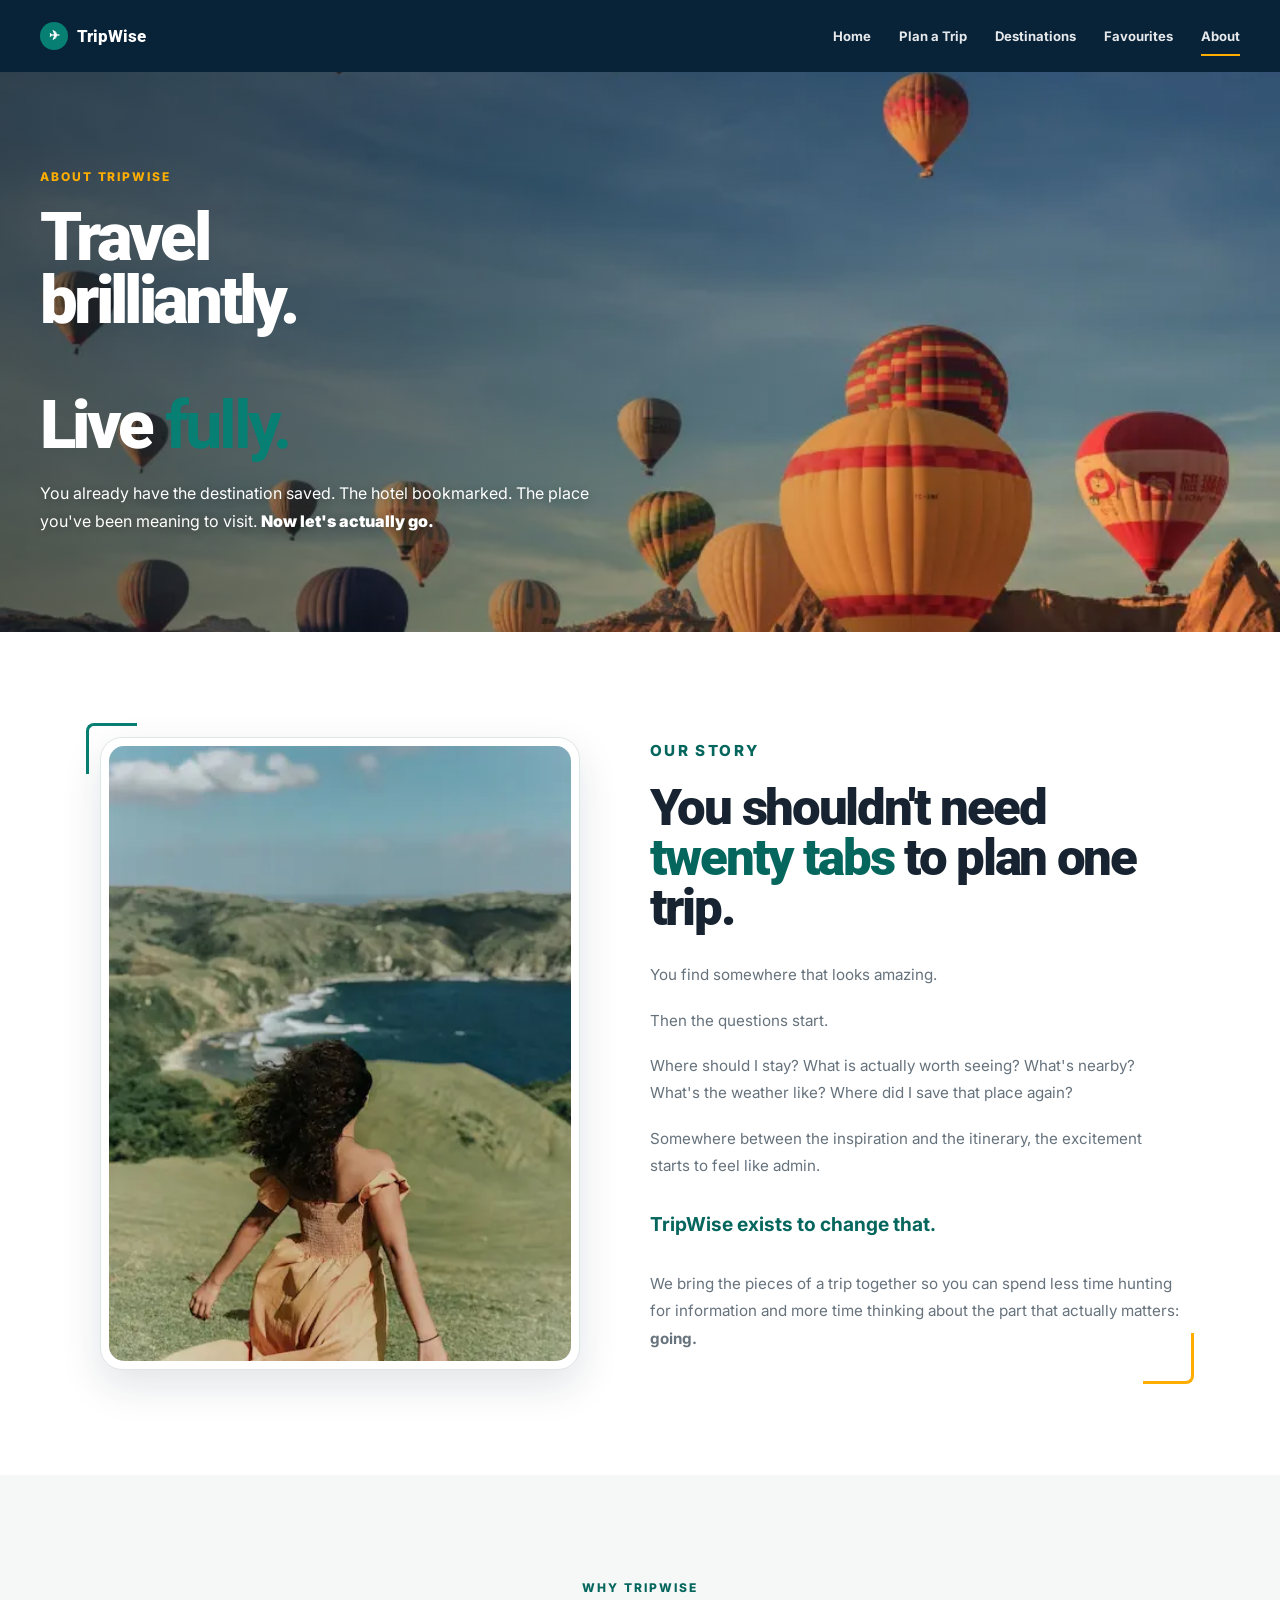
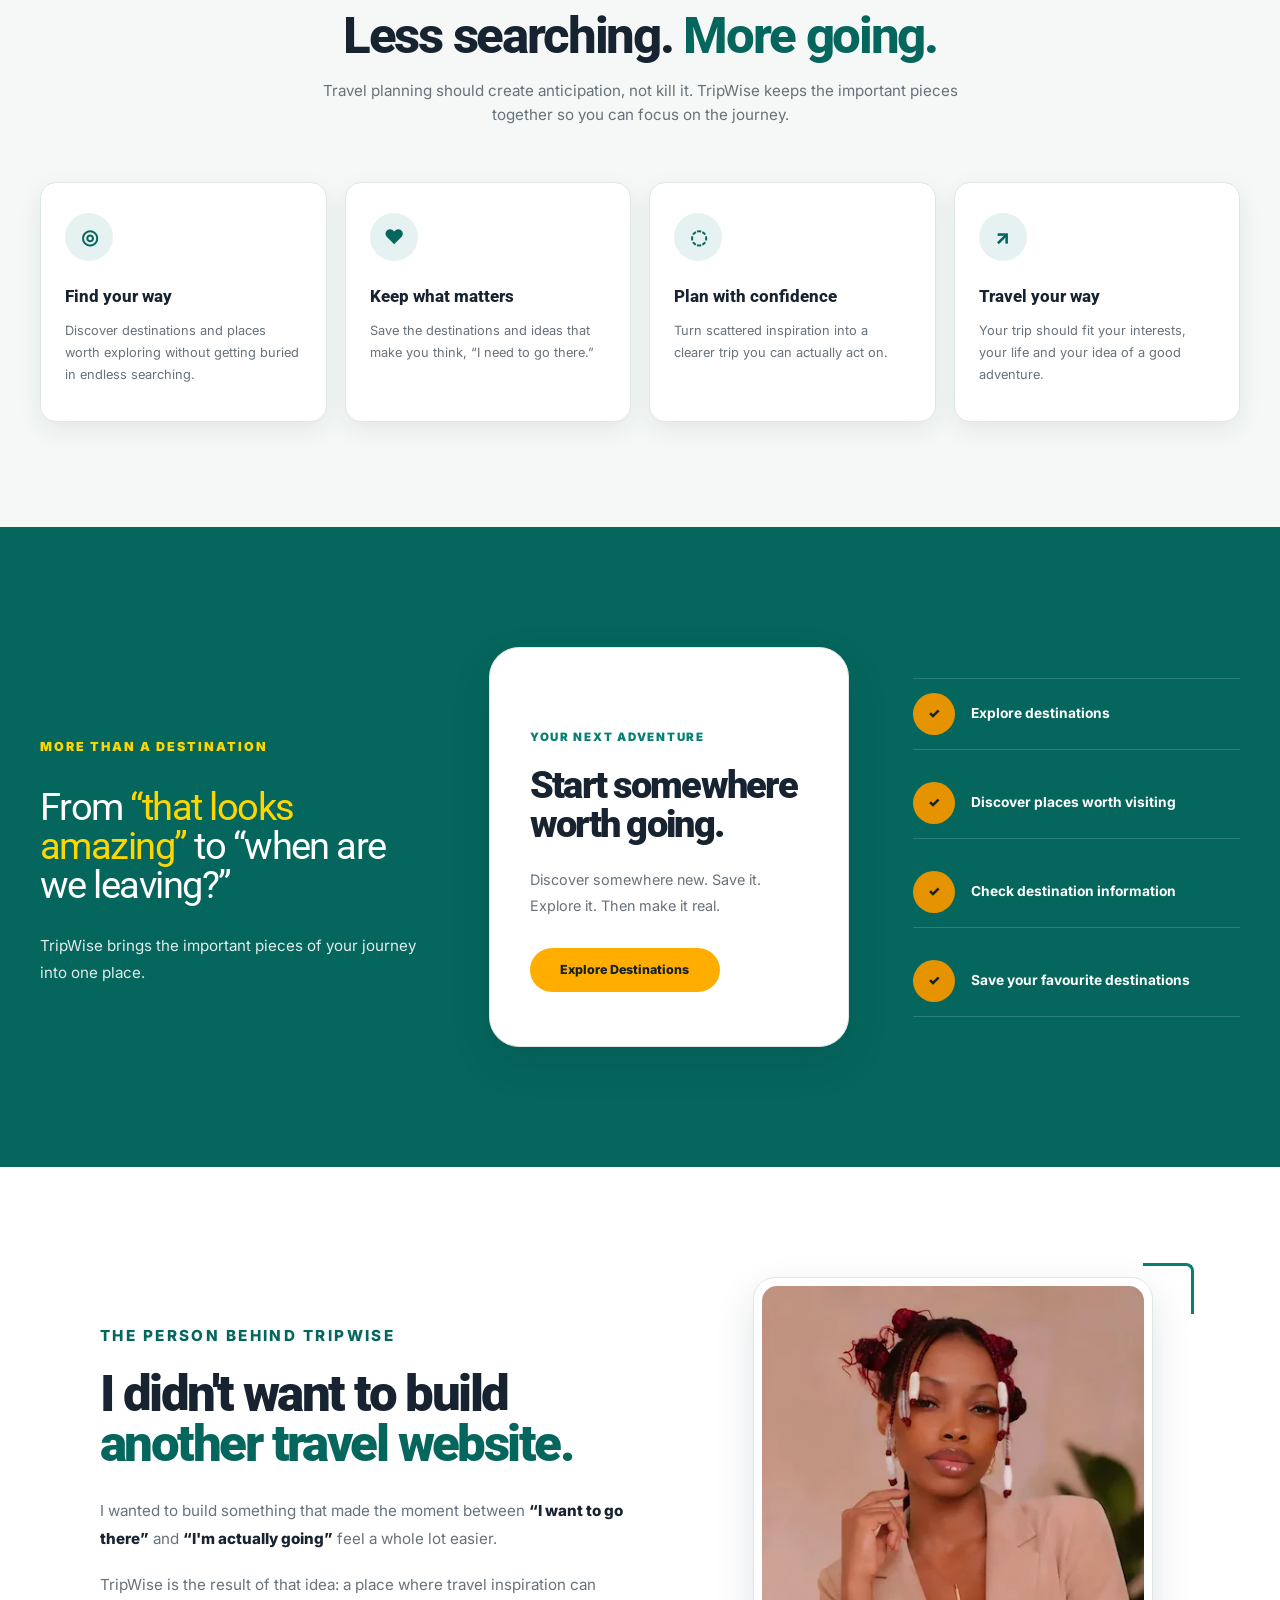
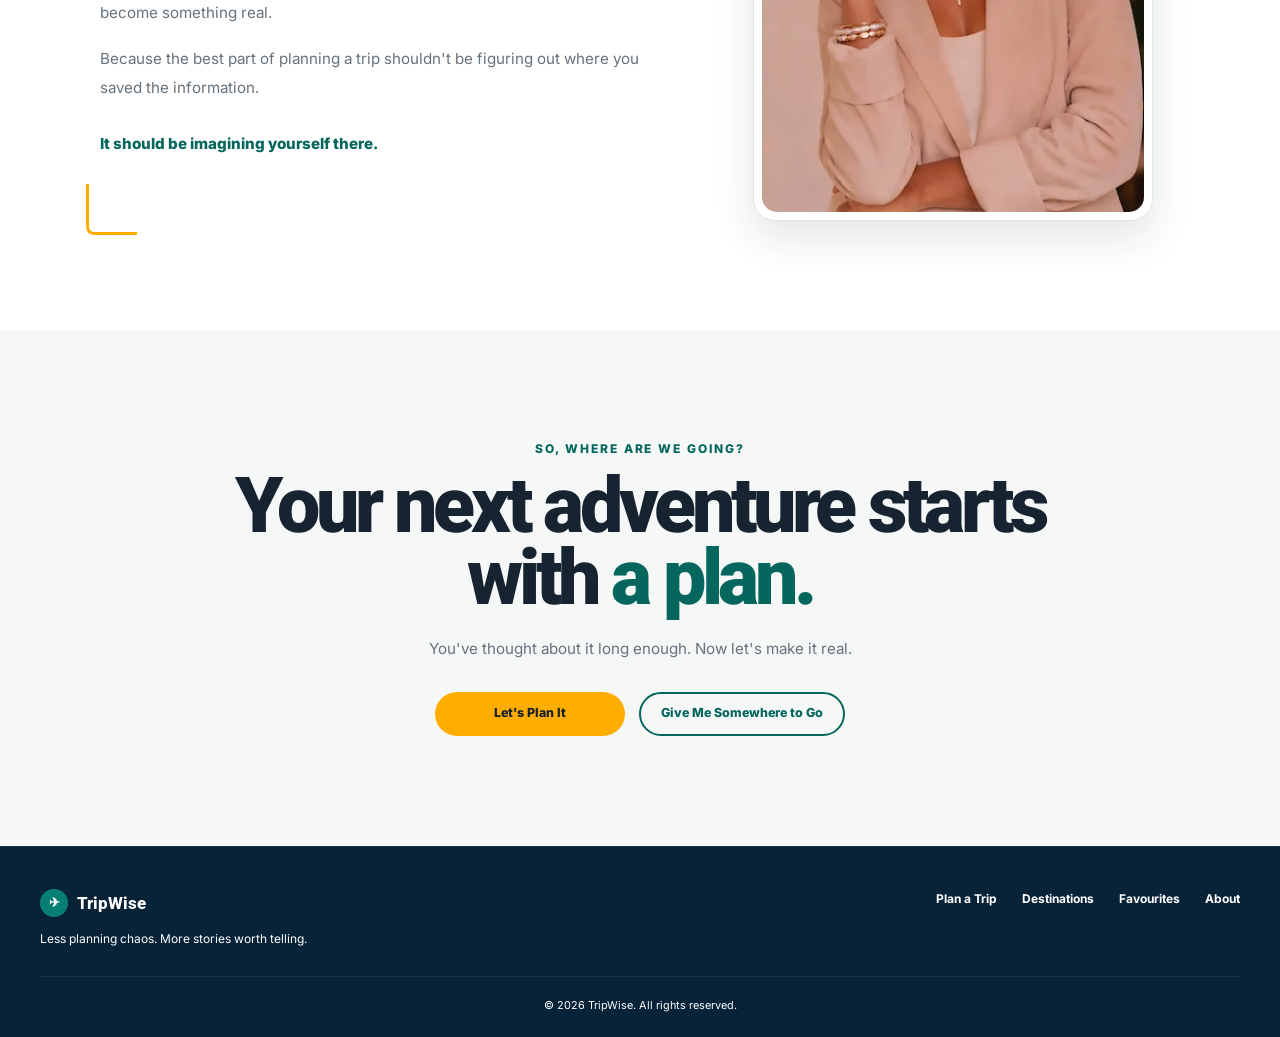
==== commit 00326725: "One more testing" ====
--- a/about.html
+++ b/about.html
@@ -67,7 +67,7 @@
                     Plan a Trip
                 </a>
 
-                <a href="./destinations.html">
+                <a href="./destination.html">
                     Destinations
                 </a>
 
@@ -401,7 +401,7 @@
                     </p>
 
 
-                    <a href="./destinations.html" class="button button-primary">
+                    <a href="./destination.html" class="button button-primary">
                         Explore Destinations
                     </a>
 
@@ -601,17 +601,13 @@
 
 
                 <p>
-                    Plan less. Experience more.
+                    Less planning chaos. More stories worth telling.
                 </p>
 
             </div>
 
 
             <nav class="footer-links" aria-label="Footer navigation">
-
-                <a href="./index.html">
-                    Home
-                </a>
 
                 <a href="./planner.html">
                     Plan a Trip
--- a/css/styles.css
+++ b/css/styles.css
@@ -1823,11 +1823,9 @@
 .about-hero-content {
     position: relative;
     z-index: 2;
-
     width: min(100% - 40px, var(--max-width));
     margin: 0 auto;
     padding: 0;
-
     color: var(--white);
     box-shadow: none;
     text-align: left;
@@ -1835,7 +1833,7 @@
 
 .about-hero-content .eyebrow {
     margin-bottom: 20px;
-    color: var(--white);
+    color: var(--primary);
 }
 
 .about-hero-content h1 {
--- a/css/responsive.css
+++ b/css/responsive.css
@@ -665,21 +665,20 @@
     ========================= */
 
     .about-hero {
-        min-height: 620px;
+        min-height: 560px;
         align-items: flex-end;
     }
 
     .about-hero-image {
+        width: 100%;
+        height: 100%;
+        object-fit: cover;
         object-position: center center;
     }
 
-    /*
-       Keep the same visual treatment as desktop.
-       The previous responsive version introduced a
-       strong white gradient which caused the hero
-       colors and contrast to change.
-    */
     .about-hero-overlay {
+        position: absolute;
+        inset: 0;
         background:
             linear-gradient(180deg,
                 rgba(8, 25, 40, 0.02) 0%,
@@ -881,23 +880,19 @@
     ========================= */
 
     .about-hero {
-        min-height: 680px;
+        min-height: 560px;
         align-items: flex-end;
+        position: relative;
+        overflow: hidden;
     }
 
     .about-hero-image {
+        width: 100;
+        height: 100;
+        object-fit: cover;
         object-position: center center;
     }
 
-    /*
-       IMPORTANT:
-       Do not introduce a different mobile gradient.
-       Keep the mobile hero visually consistent with
-       the tablet/desktop treatment.
-
-       This is intentionally subtle so the image remains
-       visible while the white hero text stays readable.
-    */
     .about-hero-overlay {
         background:
             linear-gradient(180deg,
@@ -909,30 +904,29 @@
 
     .about-hero-content {
         width: calc(100% - 32px);
-
-        padding: 55px 0 38px;
-
+        z-index: 2;
+        padding: 50px 0 36px;
         color: var(--white);
     }
 
     .about-hero-content .eyebrow {
         color: var(--primary);
+        margin-bottom: 18px;
     }
 
     .about-hero-content h1 {
         max-width: 430px;
-
         font-size: clamp(2.7rem,
                 11vw,
                 4rem);
 
         line-height: 0.96;
         letter-spacing: -0.035em;
+        color: var(--white);
     }
 
     .about-hero-lead {
-        max-width: 100%;
-
+        max-width: 560px;
         font-size: 0.92rem;
         line-height: 1.65;
     }
@@ -1011,7 +1005,7 @@
     }
 
     .about-experience-content .eyebrow {
-        margin-bottom: 18px;
+        margin-bottom: 20px;
     }
 
     .about-experience-content h2 {
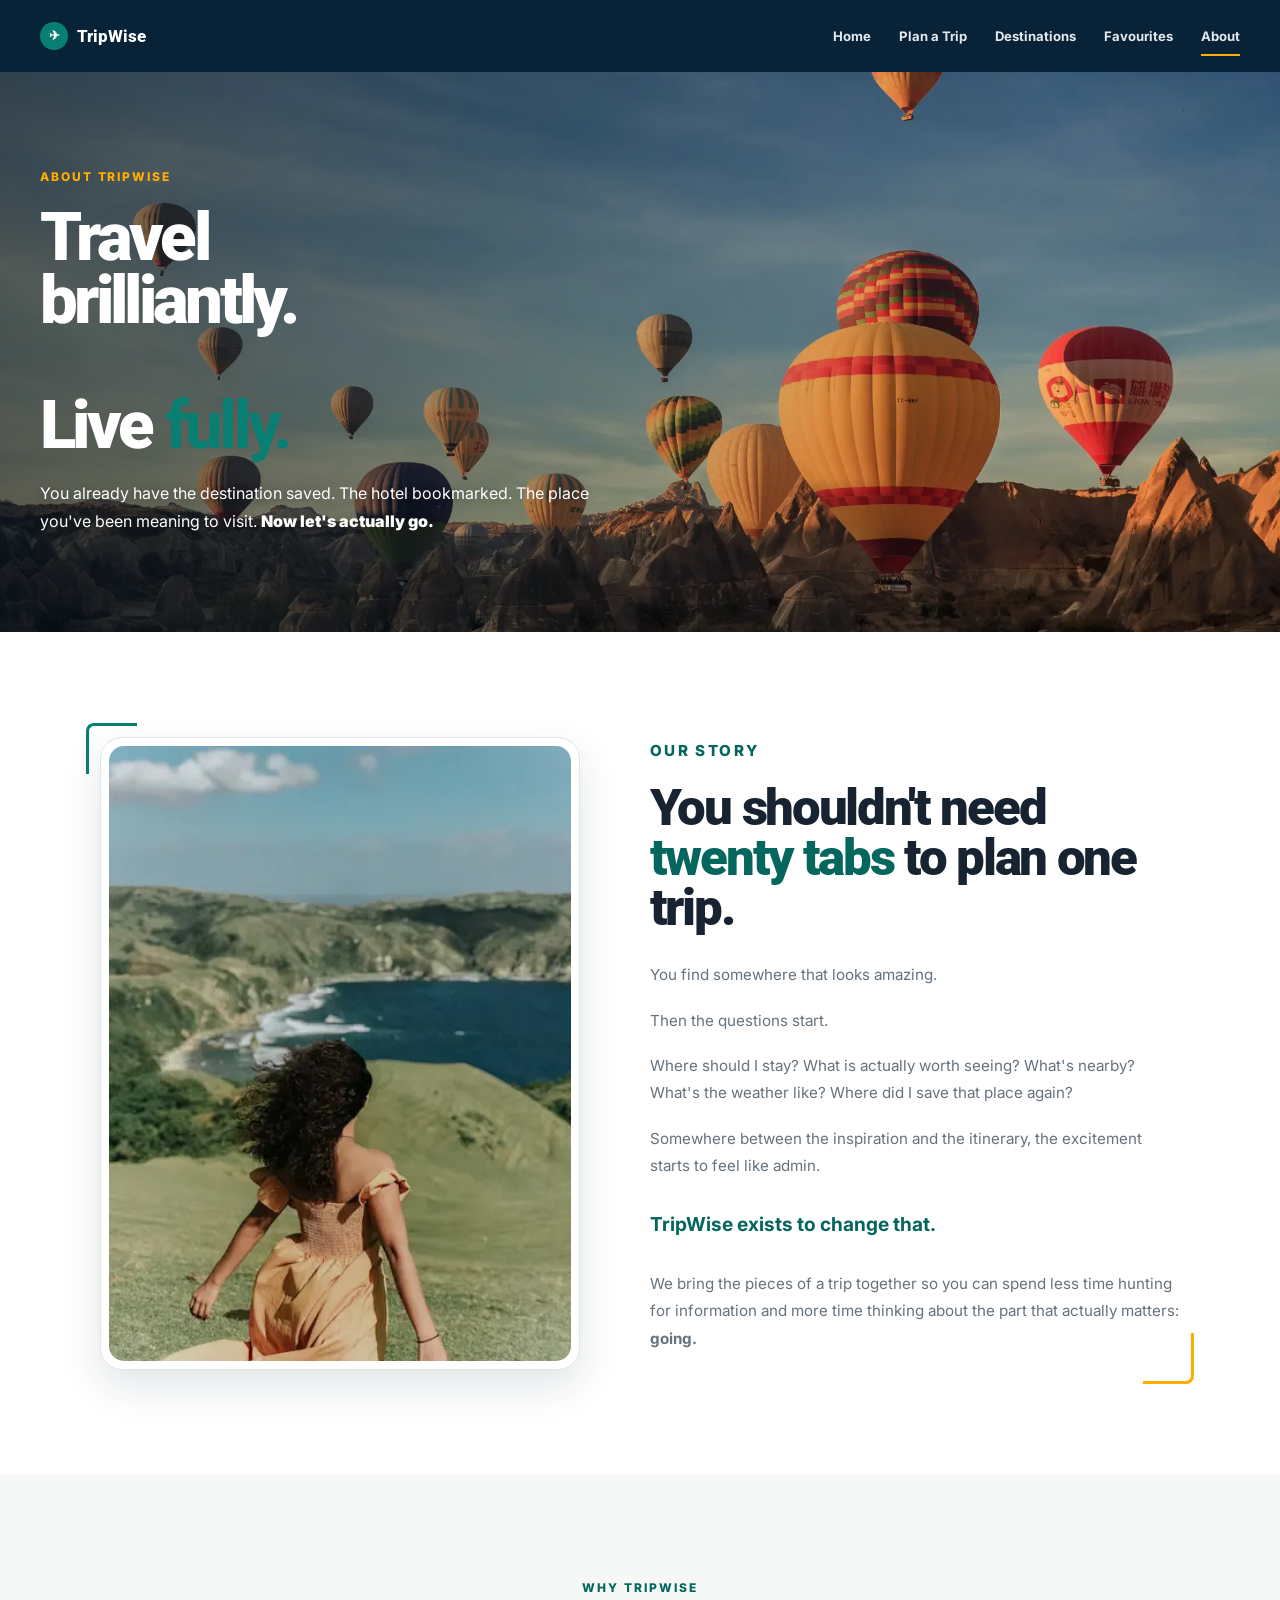
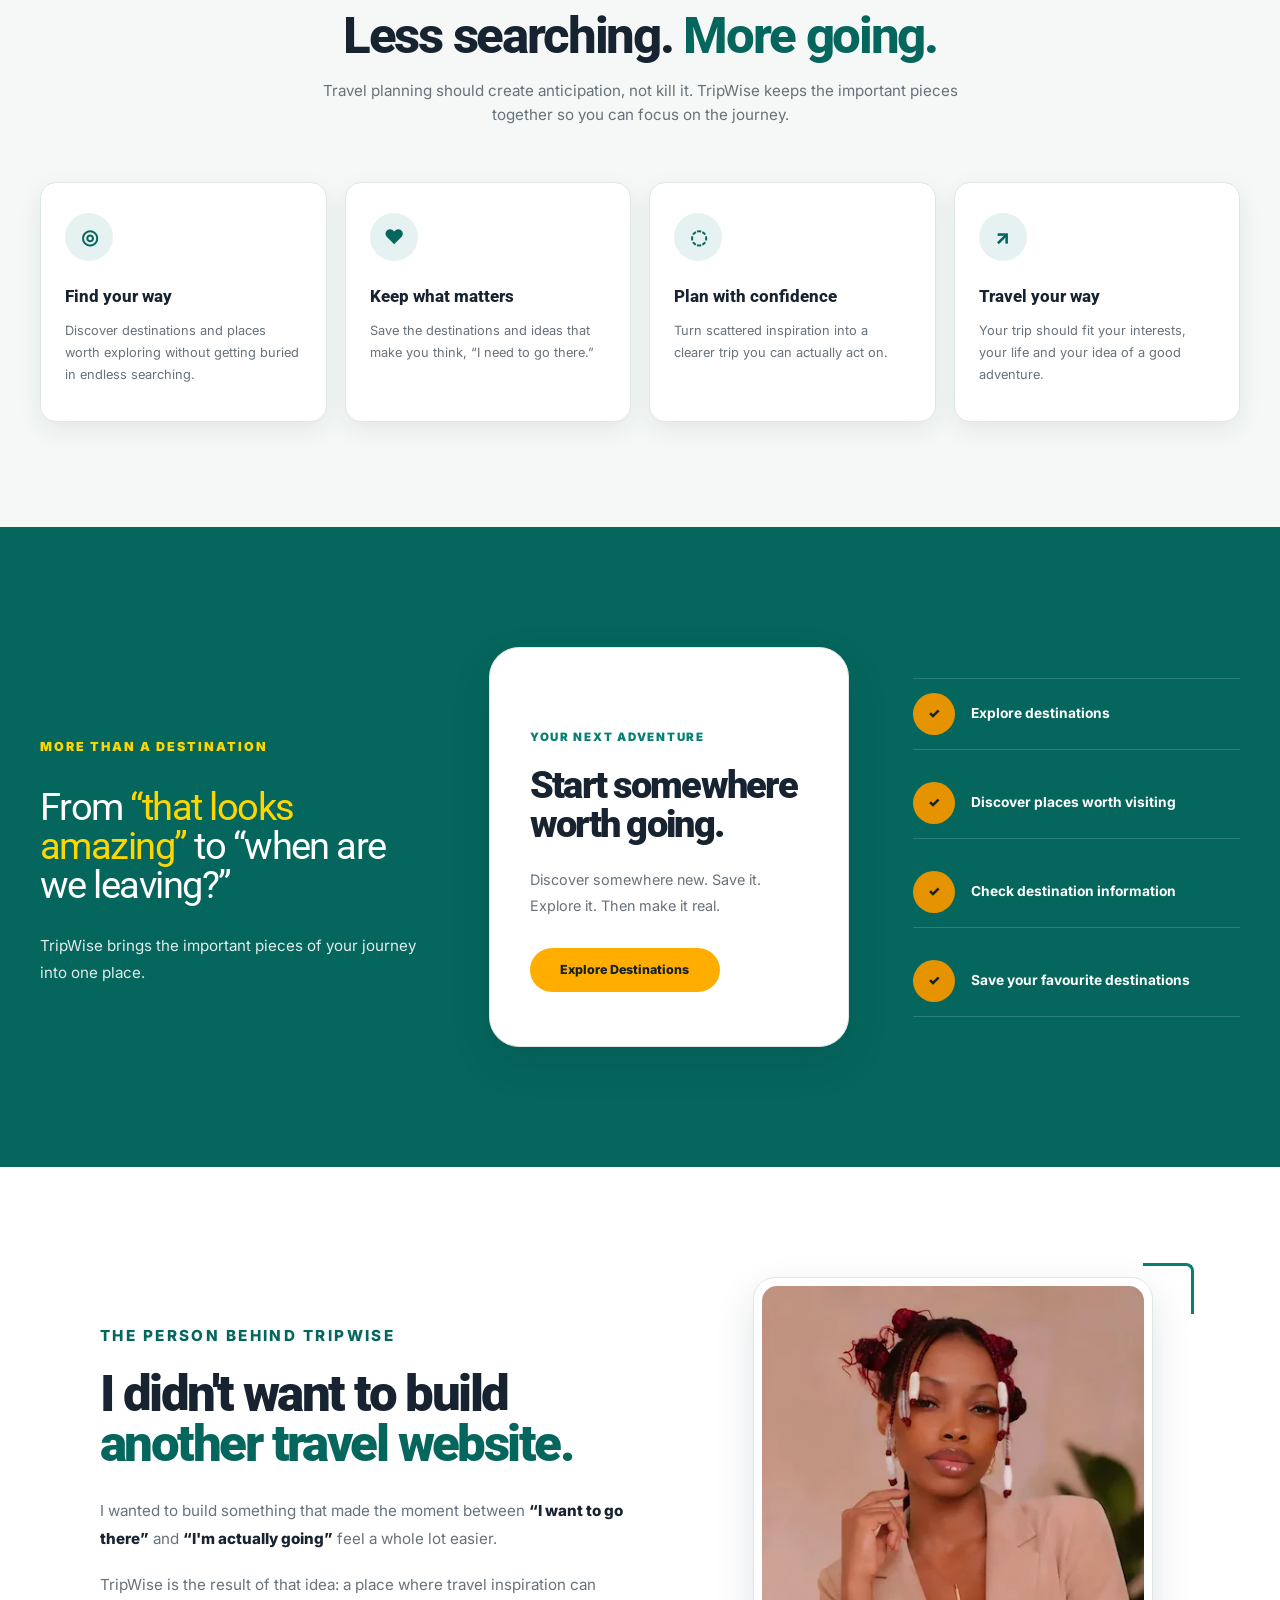
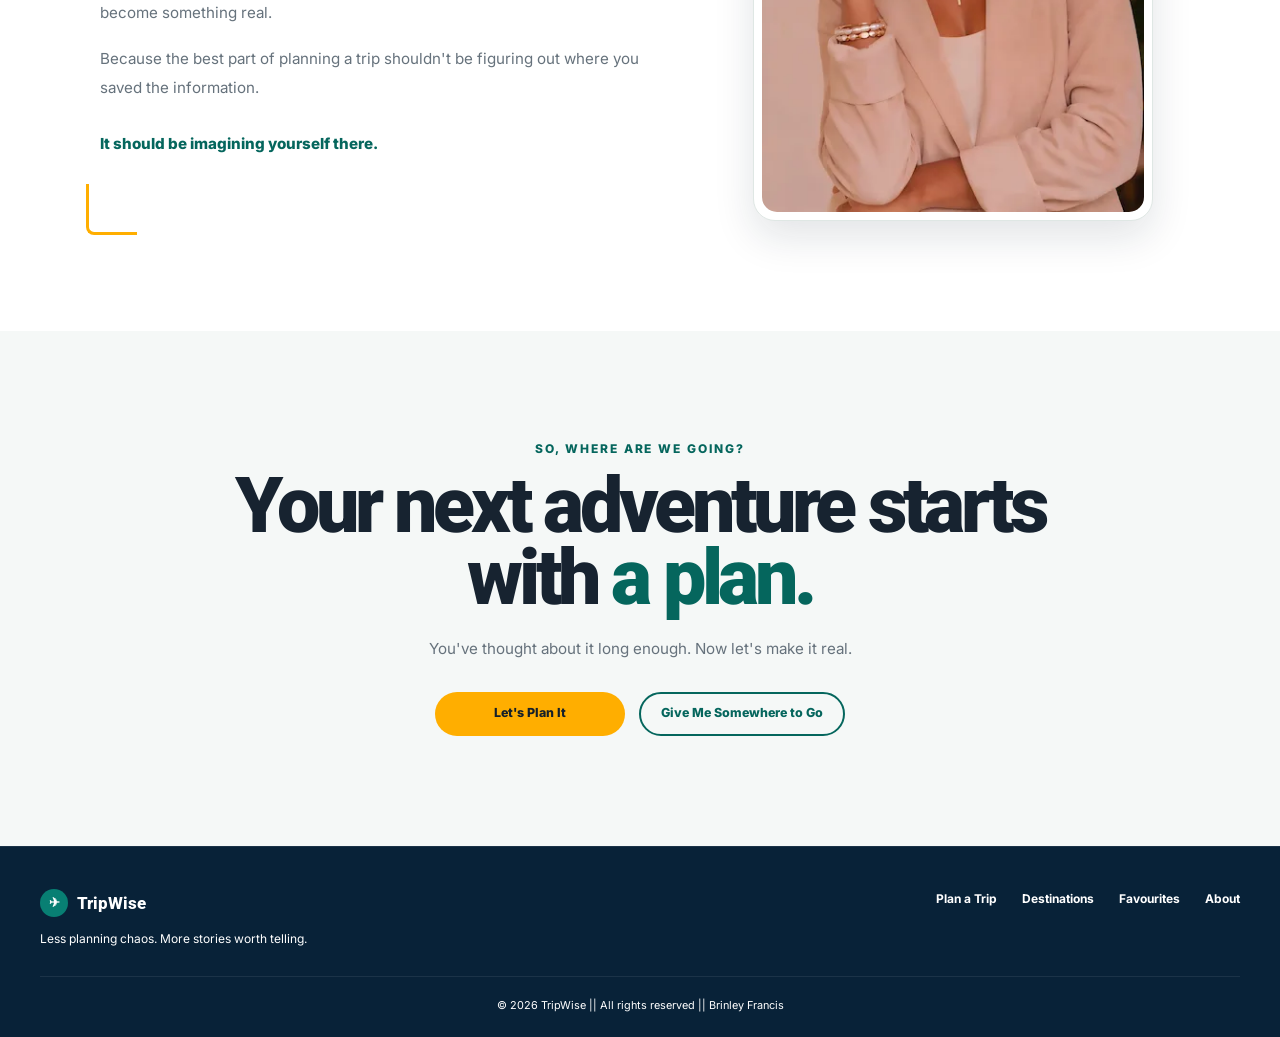
==== commit 47bea346: "Final Project Done" ====
--- a/about.html
+++ b/about.html
@@ -634,7 +634,7 @@
 
             ©
             <span id="current-year"></span>
-            TripWise. All rights reserved.
+            TripWise || All rights reserved || Brinley Francis
 
         </p>
 
--- a/css/styles.css
+++ b/css/styles.css
@@ -228,6 +228,7 @@
     background: transparent;
 }
 
+
 .button-secondary:hover {
     background: var(--text);
     color: var(--white);
@@ -574,7 +575,16 @@
     width: 100%;
 }
 
-
+.destination-card .button-secondary {
+    background: var(--background-dark);
+    color: var(--white);
+    border-color: var(--background-dark);
+}
+
+.destination-card .button-secondary:hover {
+    background: var(--primary);
+    color: var(--text);
+}
 /* =========================
    FEATURES
 ========================= */
